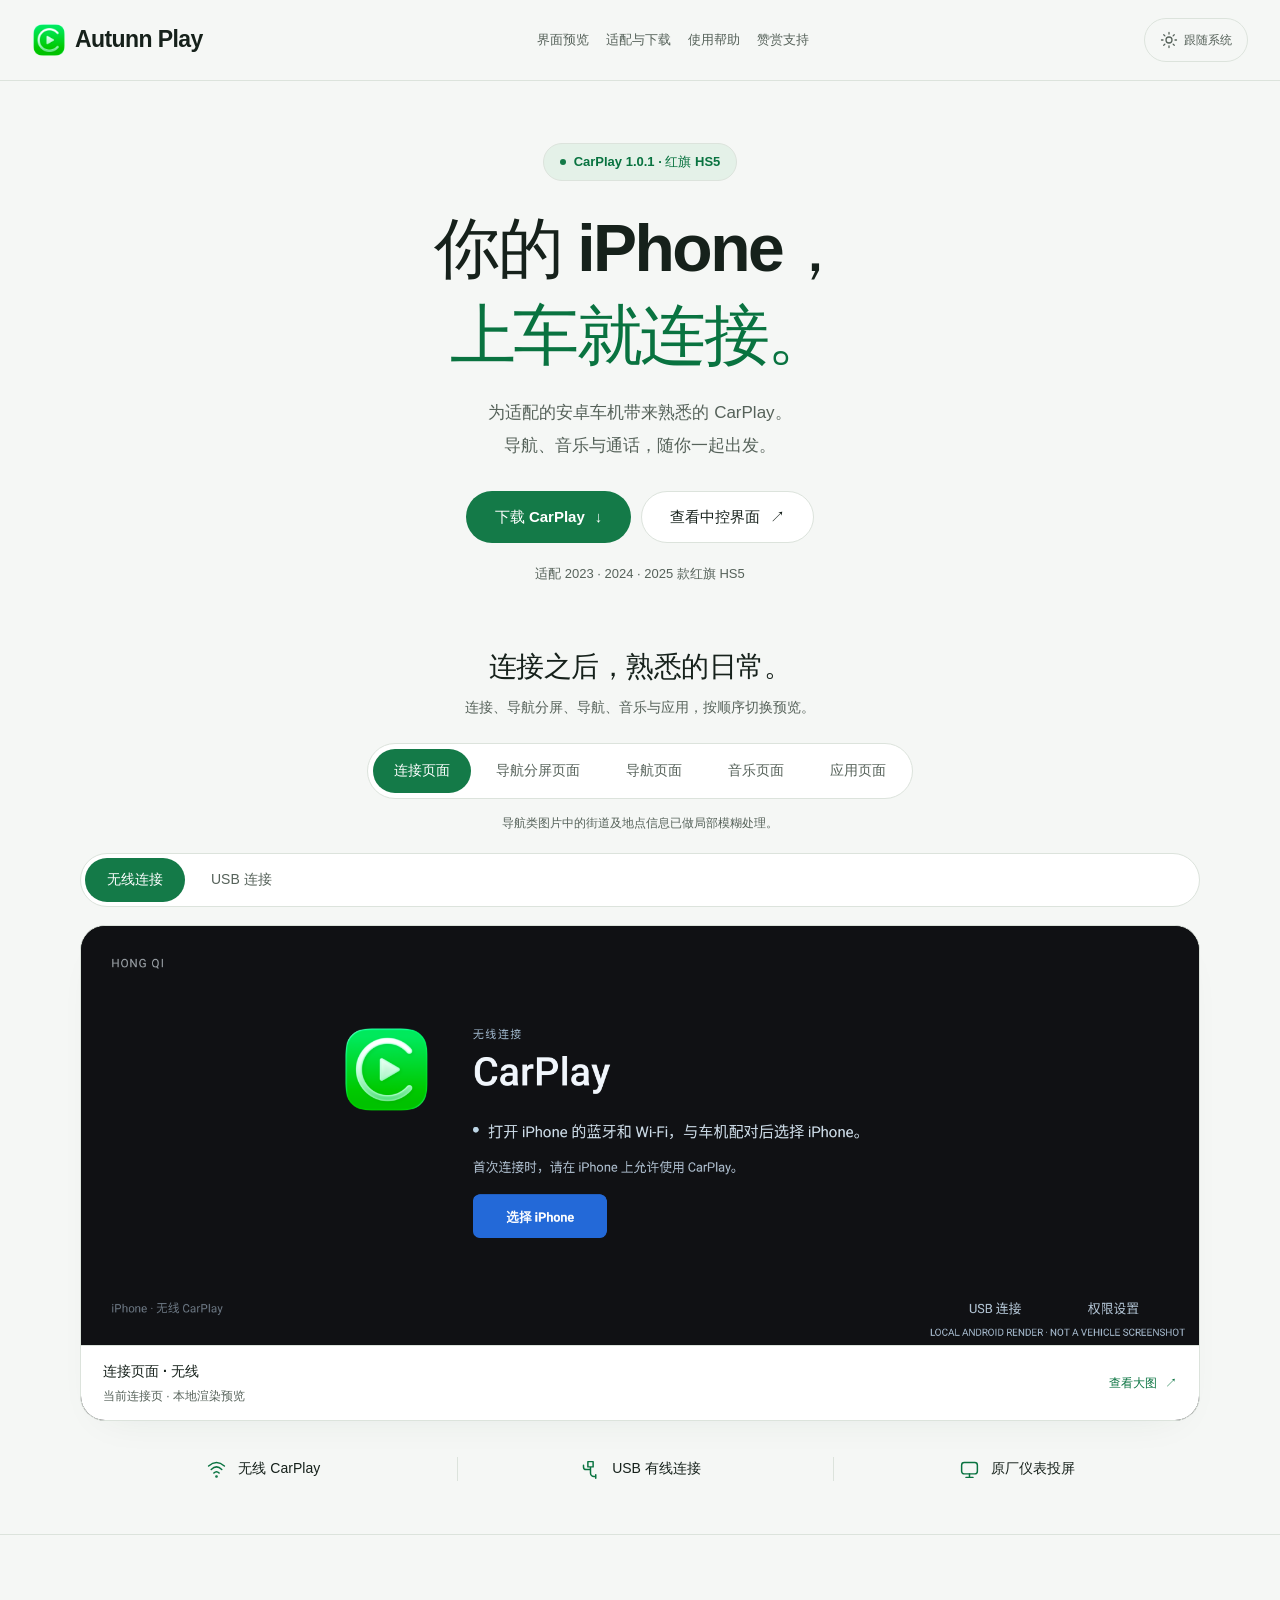
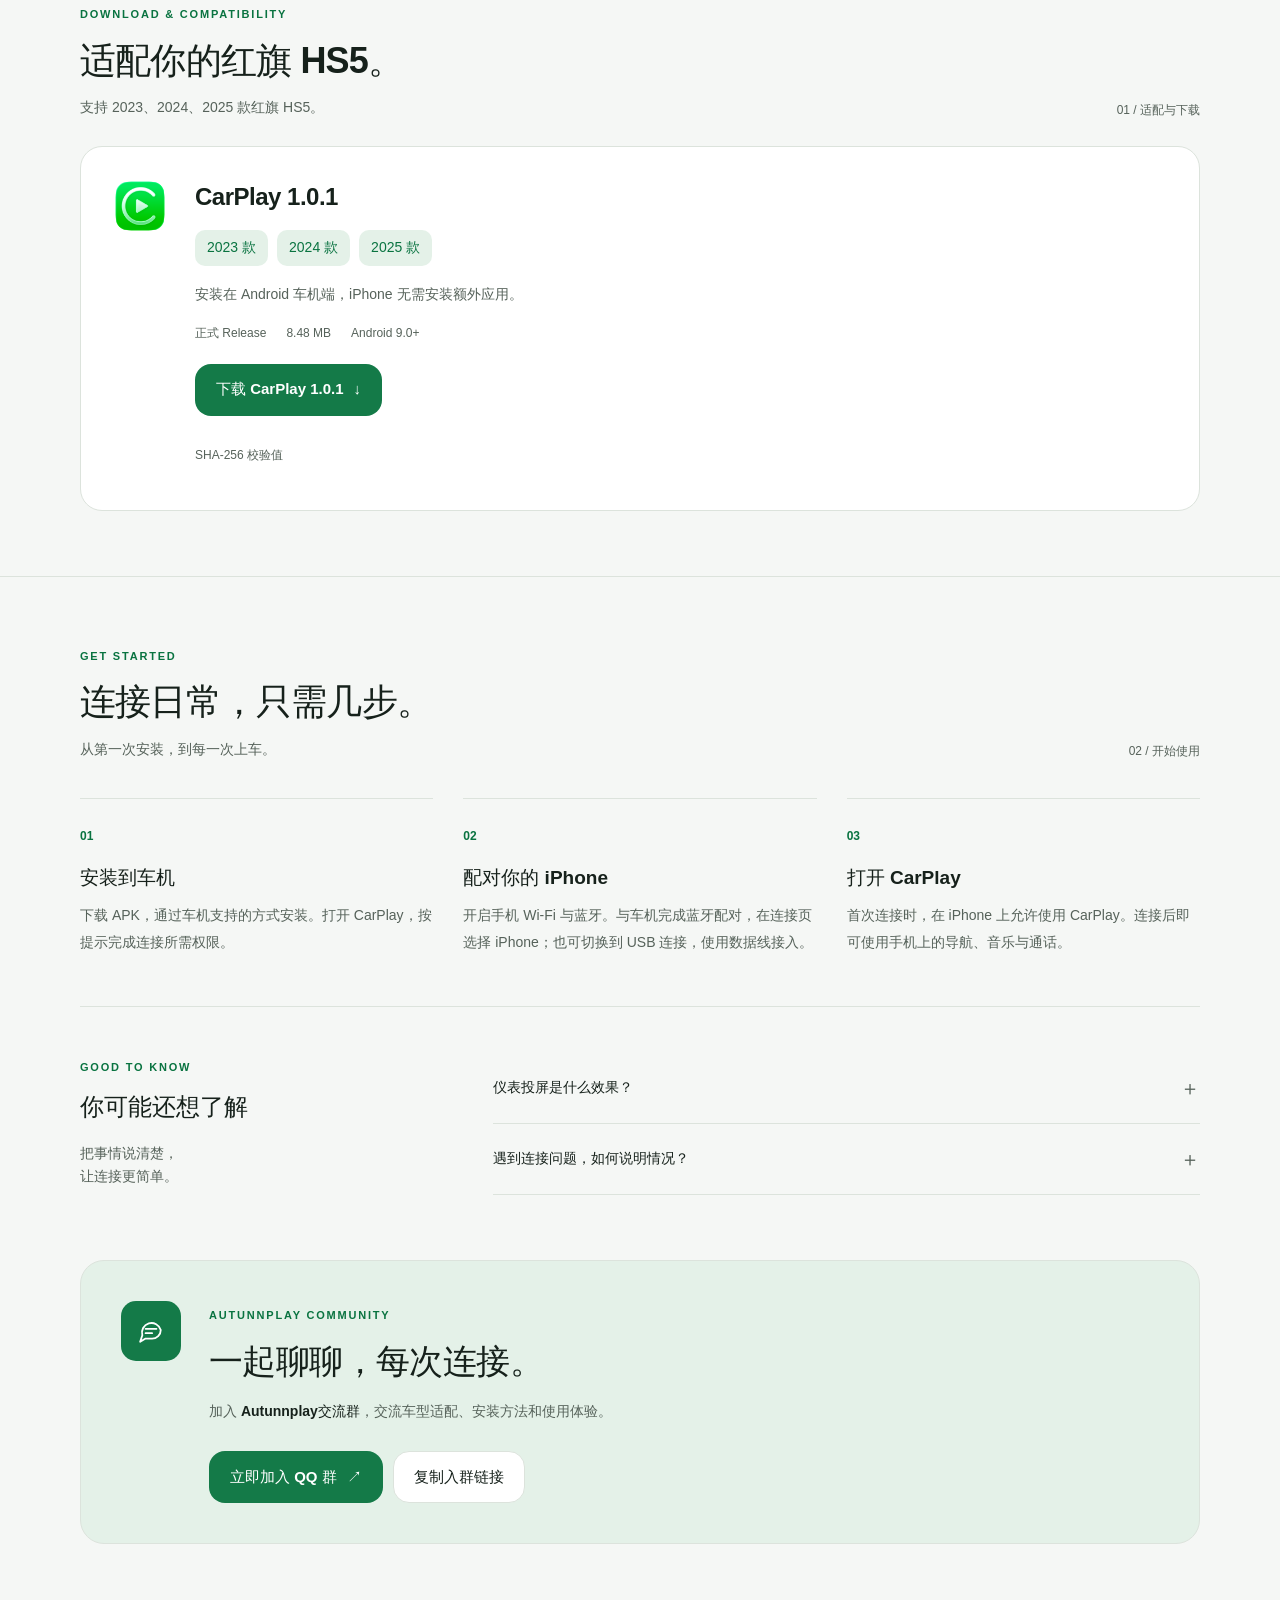
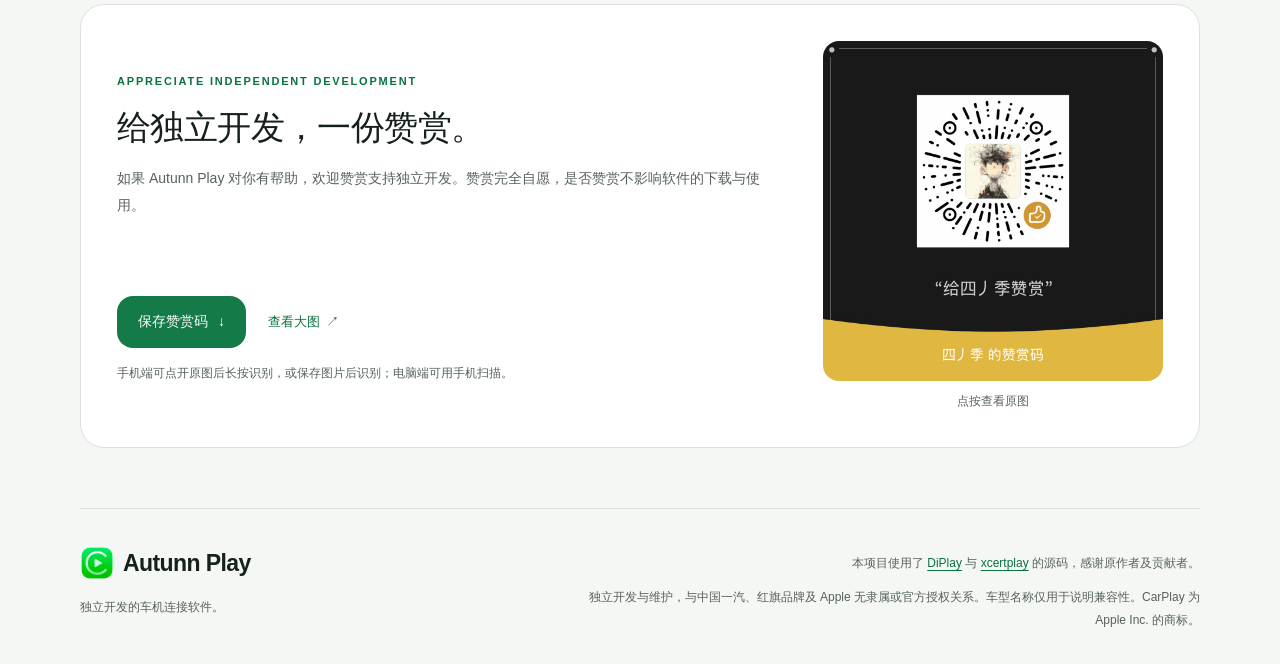
==== site/index.html @ 27964d16 "Add direct APK download and voluntary appreciation code" ====
<!doctype html>
<html lang="zh-CN" data-theme="dark">
<head>
<meta charset="utf-8"><meta name="viewport" content="width=device-width, initial-scale=1, viewport-fit=cover">
<meta name="theme-color" content="#101113"><meta name="description" content="Autunn Play，独立开发的车机连接软件。下载 CarPlay，查看连接、导航、音乐与应用界面及安装说明，适配 2023、2024、2025 款红旗 HS5。">
<title>Autunn Play</title><link rel="icon" href="./assets/app-icon.png"><script src="./assets/theme.js"></script><link rel="stylesheet" href="./assets/site.css?v=20261103-download"><script src="./assets/site.js?v=autunn-20261103-download" defer></script>
</head>
<body>
<a class="skip-link" href="#main">跳转到主要内容</a>
<header class="site-header"><div class="header-inner">
<a class="brand" href="#" aria-label="Autunn Play 首页"><span class="brand-mark"></span><span>Autunn Play</span></a>
<nav class="main-nav" aria-label="主导航"><a href="#experience">界面预览</a><a href="#install">适配与下载</a><a href="#help">使用帮助</a><a href="#support">赞赏支持</a></nav>
<div class="header-actions"><button class="theme-toggle" id="theme-toggle" type="button" aria-label="切换外观主题"><svg class="icon" viewBox="0 0 24 24" aria-hidden="true"><circle cx="12" cy="12" r="4"/><path d="M12 2v2m0 16v2M2 12h2m16 0h2M5 5l1.5 1.5m11 11L19 19M5 19l1.5-1.5m11-11L19 5"/></svg><span id="theme-label">深色</span></button></div>
</div></header>
<main id="main">
<section class="hero container" aria-labelledby="hero-title">
<div class="eyebrow-pill"><span class="status-dot"></span>CarPlay 1.0.1 · 红旗 HS5</div>
<h1 id="hero-title">你的 iPhone，<br><span>上车就连接。</span></h1>
<p class="hero-copy">为适配的安卓车机带来熟悉的 CarPlay。<br>导航、音乐与通话，随你一起出发。</p>
<div class="hero-actions"><a class="button primary" href="#install">下载 CarPlay <span aria-hidden="true">↓</span></a><a class="button secondary" href="#experience">查看中控界面 <span aria-hidden="true">↗</span></a></div>
<div class="hero-meta"><span>适配 2023 · 2024 · 2025 款红旗 HS5</span></div>
<div class="product-stage" id="experience">
<div class="preview-heading"><h2>连接之后，熟悉的日常。</h2><p>连接、导航分屏、导航、音乐与应用，按顺序切换预览。</p></div>
<div class="showcase-tabs" role="group" aria-label="选择中控页面"><button type="button" data-gallery="connection" aria-pressed="true" aria-controls="gallery-connection">连接页面</button><button type="button" data-gallery="dashboard" aria-pressed="false" aria-controls="gallery-dashboard">导航分屏页面</button><button type="button" data-gallery="navigation" aria-pressed="false" aria-controls="gallery-navigation">导航页面</button><button type="button" data-gallery="music" aria-pressed="false" aria-controls="gallery-music">音乐页面</button><button type="button" data-gallery="apps" aria-pressed="false" aria-controls="gallery-apps">应用页面</button></div>
<p class="gallery-note">导航类图片中的街道及地点信息已做局部模糊处理。</p>
<div class="gallery-panels">
<section id="gallery-connection" data-gallery-panel="connection" aria-label="连接页面">
<div class="preview-tabs" role="group" aria-label="选择连接方式"><button type="button" data-preview="wireless" aria-pressed="true" aria-controls="preview-wireless">无线连接</button><button type="button" data-preview="usb" aria-pressed="false" aria-controls="preview-usb">USB 连接</button></div>
<figure class="preview-frame" id="preview-wireless" data-preview-panel="wireless"><a class="preview-image-link" href="./assets/carplay-wireless.png" target="_blank" rel="noopener" aria-label="查看无线连接页面大图"><img src="./assets/carplay-wireless.png" width="1920" height="720" alt="当前 CarPlay 无线连接页，显示选择 iPhone 的连接引导。本地渲染预览。" fetchpriority="high"></a><figcaption class="preview-caption"><span><b>连接页面 · 无线</b><small>当前连接页 · 本地渲染预览</small></span><a href="./assets/carplay-wireless.png" target="_blank" rel="noopener">查看大图 <span aria-hidden="true">↗</span></a></figcaption></figure>
<figure class="preview-frame" id="preview-usb" data-preview-panel="usb" hidden><a class="preview-image-link" href="./assets/carplay-usb.png" target="_blank" rel="noopener" aria-label="查看 USB 连接页面大图"><img src="./assets/carplay-usb.png" width="1920" height="720" alt="当前 CarPlay USB 连接页，显示数据线连接 iPhone 的引导。本地渲染预览。" loading="lazy"></a><figcaption class="preview-caption"><span><b>连接页面 · USB</b><small>当前连接页 · 本地渲染预览</small></span><a href="./assets/carplay-usb.png" target="_blank" rel="noopener">查看大图 <span aria-hidden="true">↗</span></a></figcaption></figure>
</section>
<figure class="preview-frame" id="gallery-dashboard" data-gallery-panel="dashboard" hidden><a class="preview-image-link" href="./assets/carplay-dashboard.png" target="_blank" rel="noopener" aria-label="查看导航分屏页面大图"><img src="./assets/carplay-dashboard.png" width="1860" height="846" alt="普通 CarPlay 导航分屏页面，地图与音乐同屏显示；街道、地点和目的地信息已做局部模糊处理。" loading="lazy"></a><figcaption class="preview-caption"><span><b>导航分屏页面</b><small>街道及地点信息已做局部模糊处理</small></span><a href="./assets/carplay-dashboard.png" target="_blank" rel="noopener">查看大图 <span aria-hidden="true">↗</span></a></figcaption></figure>
<figure class="preview-frame" id="gallery-navigation" data-gallery-panel="navigation" hidden><a class="preview-image-link" href="./assets/carplay-navigation.png" target="_blank" rel="noopener" aria-label="查看导航页面大图"><img src="./assets/carplay-navigation.png" width="1860" height="846" alt="普通 CarPlay 导航页面；街道及地点信息已做局部模糊处理，保留道路和地图布局。" loading="lazy"></a><figcaption class="preview-caption"><span><b>导航页面</b><small>街道及地点信息已做局部模糊处理</small></span><a href="./assets/carplay-navigation.png" target="_blank" rel="noopener">查看大图 <span aria-hidden="true">↗</span></a></figcaption></figure>
<figure class="preview-frame" id="gallery-music" data-gallery-panel="music" hidden><a class="preview-image-link" href="./assets/carplay-connected.png" target="_blank" rel="noopener" aria-label="查看音乐页面大图"><img src="./assets/carplay-connected.png" width="2376" height="1080" alt="普通 CarPlay 音乐播放页面，显示专辑封面、歌曲和播放控制。ADB 手机台架截图。" loading="lazy"></a><figcaption class="preview-caption"><span><b>音乐页面</b><small>普通 CarPlay · ADB 台架截图</small></span><a href="./assets/carplay-connected.png" target="_blank" rel="noopener">查看大图 <span aria-hidden="true">↗</span></a></figcaption></figure>
<figure class="preview-frame" id="gallery-apps" data-gallery-panel="apps" hidden><a class="preview-image-link" href="./assets/carplay-apps.png" target="_blank" rel="noopener" aria-label="查看应用页面大图"><img src="./assets/carplay-apps.png" width="638" height="384" alt="普通 CarPlay 应用页面，整页展示应用图标。Apple 官方界面示例。" loading="lazy"></a><figcaption class="preview-caption"><span><b>应用页面</b><small><a class="image-source" href="https://support.apple.com/guide/iphone/ipha5936fe07/18.0/ios/18.0" target="_blank" rel="noopener noreferrer">Apple 官方普通 CarPlay 界面示例</a></small></span><a href="./assets/carplay-apps.png" target="_blank" rel="noopener">查看大图 <span aria-hidden="true">↗</span></a></figcaption></figure>
</div>
</div>
<div class="feature-strip"><div><svg class="icon" viewBox="0 0 24 24" aria-hidden="true"><path d="M3 8q9-8 18 0M6 12q6-6 12 0m-9 4q3-3 6 0"/><circle cx="12" cy="20" r=".7"/></svg><span>无线 CarPlay</span></div><div><svg class="icon" viewBox="0 0 24 24" aria-hidden="true"><path d="M9 3h6v6H9zM12 9v7a4 4 0 0 0 4 4h2M12 12H7a3 3 0 0 1-3-3V7M18 18v4"/></svg><span>USB 有线连接</span></div><div><svg class="icon" viewBox="0 0 24 24" aria-hidden="true"><rect x="3" y="4" width="18" height="13" rx="3"/><path d="M8 21h8m-4-4v4"/></svg><span>原厂仪表投屏</span></div></div>
</section>
<section class="install-section" id="install" aria-labelledby="install-title"><div class="container">
<div class="section-heading"><div><span class="eyebrow">DOWNLOAD &amp; COMPATIBILITY</span><h2 id="install-title">适配你的红旗 HS5。</h2><p>支持 2023、2024、2025 款红旗 HS5。</p></div><span class="section-number" aria-hidden="true">01 / 适配与下载</span></div>
<div class="compatibility-card"><img class="app-icon" src="./assets/app-icon.png" width="60" height="60" alt=""><div class="compatibility-copy"><h3>CarPlay 1.0.1</h3><div class="model-years" aria-label="适配年款"><span>2023 款</span><span>2024 款</span><span>2025 款</span></div><p>安装在 Android 车机端，iPhone 无需安装额外应用。</p><div class="install-meta"><span>正式 Release</span><span>8.48 MB</span><span>Android 9.0+</span></div><div class="install-download-actions"><a class="button primary" id="app-download" href="./downloads/CarPlay-1.0.1-HS5-release.apk" download="CarPlay-1.0.1-HS5-release.apk">下载 CarPlay 1.0.1 <span aria-hidden="true">↓</span></a></div><details class="download-checksum"><summary>SHA-256 校验值</summary><code>95f59353f559ab57ea929a1f15ddef7492d4c9962fa80bd93791e3ed43fca292</code></details></div></div>
</div></section>
<section class="help-section container" id="help" aria-labelledby="help-title"><div class="section-heading"><div><span class="eyebrow">GET STARTED</span><h2 id="help-title">连接日常，只需几步。</h2><p>从第一次安装，到每一次上车。</p></div><span class="section-number" aria-hidden="true">02 / 开始使用</span></div>
<div class="steps-grid"><article><span class="step-number">01</span><h3>安装到车机</h3><p>下载 APK，通过车机支持的方式安装。打开 CarPlay，按提示完成连接所需权限。</p></article><article><span class="step-number">02</span><h3>配对你的 iPhone</h3><p>开启手机 Wi-Fi 与蓝牙。与车机完成蓝牙配对，在连接页选择 iPhone；也可切换到 USB 连接，使用数据线接入。</p></article><article><span class="step-number">03</span><h3>打开 CarPlay</h3><p>首次连接时，在 iPhone 上允许使用 CarPlay。连接后即可使用手机上的导航、音乐与通话。</p></article></div>
<div class="faq-layout"><div><span class="eyebrow">GOOD TO KNOW</span><h3>你可能还想了解</h3><p>把事情说清楚，<br>让连接更简单。</p></div><div class="faq-list">
<details><summary>仪表投屏是什么效果？<span aria-hidden="true">＋</span></summary><p>普通 CarPlay 仪表投屏保留红旗 HS5 原厂仪表框架，显示全屏地图；车速、挡位、水温和油量等原厂信息仍由原厂仪表显示。</p></details>
<details><summary>遇到连接问题，如何说明情况？<span aria-hidden="true">＋</span></summary><p>记录车机年款、iPhone 型号、iOS 版本以及无线或 USB 连接方式，在下方交流区提供这些信息，方便一起排查。</p></details>
</div></div></section>
<section class="community-section container" id="community" aria-labelledby="community-title"><div class="community-card"><div class="community-icon" aria-hidden="true"><svg class="icon" viewBox="0 0 24 24"><path d="M21 11a8 8 0 0 1-8 8H7l-5 3 2-6a8 8 0 1 1 17-5Z"/><path d="M7 10h10m-10 4h6"/></svg></div><div class="community-copy"><span class="eyebrow">AUTUNNPLAY COMMUNITY</span><h2 id="community-title">一起聊聊，每次连接。</h2><p>加入 <strong>Autunnplay交流群</strong>，交流车型适配、安装方法和使用体验。</p><div class="community-actions"><a class="button primary" href="https://qm.qq.com/q/5XZu4U8flY" target="_blank" rel="noopener noreferrer" aria-label="加入 Autunnplay交流群">立即加入 QQ 群 <span aria-hidden="true">↗</span></a><button class="button secondary" type="button" id="copy-group-link">复制入群链接</button></div></div></div></section>
<section class="support-section container" id="support" aria-labelledby="support-title"><div class="support-card appreciation-card"><div class="support-heading"><span class="eyebrow">APPRECIATE INDEPENDENT DEVELOPMENT</span><h2 id="support-title">给独立开发，一份赞赏。</h2><p>如果 Autunn Play 对你有帮助，欢迎赞赏支持独立开发。赞赏完全自愿，是否赞赏不影响软件的下载与使用。</p></div><figure class="appreciation-code"><a href="./assets/appreciation-code.jpg" target="_blank" rel="noopener" aria-label="查看四丿季赞赏码原图"><img src="./assets/appreciation-code.jpg" width="1152" height="1152" alt="四丿季的赞赏码" loading="lazy"></a><figcaption>点按查看原图</figcaption></figure><div class="appreciation-actions"><div class="support-actions"><a class="button primary" href="./assets/appreciation-code.jpg" download="四丿季-赞赏码.jpg">保存赞赏码 <span aria-hidden="true">↓</span></a><a class="support-secondary" href="./assets/appreciation-code.jpg" target="_blank" rel="noopener">查看大图 <span aria-hidden="true">↗</span></a></div><p class="support-note">手机端可点开原图后长按识别，或保存图片后识别；电脑端可用手机扫描。</p></div></div></section>
</main>
<footer class="site-footer container"><div><a class="brand" href="#"><span class="brand-mark"></span><span>Autunn Play</span></a><p>独立开发的车机连接软件。</p></div><div class="footer-right"><p class="source-credit">本项目使用了 <a href="https://github.com/shihabal3amri/DiPlay" target="_blank" rel="noopener noreferrer">DiPlay</a> 与 <a href="https://github.com/shilapi/xcertplay" target="_blank" rel="noopener noreferrer">xcertplay</a> 的源码，感谢原作者及贡献者。</p><p>独立开发与维护，与中国一汽、红旗品牌及 Apple 无隶属或官方授权关系。车型名称仅用于说明兼容性。CarPlay 为 Apple Inc. 的商标。</p></div></footer>
<nav class="mobile-dock" aria-label="手机快捷导航"><a href="#experience"><svg class="icon" viewBox="0 0 24 24" aria-hidden="true"><rect x="3" y="4" width="18" height="13" rx="3"/><path d="M8 21h8m-4-4v4"/></svg><span>界面预览</span></a><a href="#install"><svg class="icon" viewBox="0 0 24 24" aria-hidden="true"><path d="M12 3v12m-4-4 4 4 4-4M4 16v4h16v-4"/></svg><span>适配与下载</span></a><a class="dock-help" href="#help"><svg class="icon" viewBox="0 0 24 24" aria-hidden="true"><path d="M21 11a8 8 0 0 1-8 8H7l-5 3 2-6a8 8 0 1 1 17-5Z"/><path d="M7 10h10m-10 4h6"/></svg><span>使用帮助</span></a></nav>
<div class="toast" id="toast" role="status" hidden></div>
</body></html>
---- site/assets/site.css ----
:root{color-scheme:dark;--bg:#101113;--surface:#1a1d20;--border:#30353a;--text:#f5f7f8;--muted:#aeb7bf;--accent:#75ecaa;--accent-ink:#75ecaa;--action:#75ecaa;--selected:#192d23;--on-accent:#10241b;--header:rgba(16,17,19,.94);--shadow:rgba(0,0,0,.25);font-family:-apple-system,BlinkMacSystemFont,"Segoe UI","PingFang SC","Hiragino Sans GB","Microsoft YaHei",sans-serif;font-synthesis:none}
html[data-theme=light]{color-scheme:light;--bg:#f5f7f5;--surface:#fff;--border:#dce3dc;--text:#16211b;--muted:#56625a;--accent:#147a48;--accent-ink:#097340;--action:#147a48;--selected:#e4f1e8;--on-accent:#fff;--header:rgba(245,247,245,.94);--shadow:rgba(26,61,39,.1)}
*{box-sizing:border-box}
html{scroll-behavior:smooth;scroll-padding-top:84px}
body{margin:0;padding-bottom:calc(88px + env(safe-area-inset-bottom,0px));background:var(--bg);color:var(--text);font-size:15px;line-height:1.7}
button,a{-webkit-tap-highlight-color:transparent;touch-action:manipulation}
button{font:inherit;color:inherit;cursor:pointer;border:0}
a{color:inherit;text-decoration:none}
button:disabled{cursor:default;opacity:.5}
a:focus-visible,button:focus-visible,summary:focus-visible{outline:3px solid var(--accent);outline-offset:4px}
[hidden]{display:none!important}
h1,h2,h3,p,figure{margin:0}
.container{width:min(1120px,calc(100% - 40px));margin-inline:auto}
.icon{width:22px;height:22px;fill:none;stroke:currentColor;stroke-width:1.7;stroke-linecap:round;stroke-linejoin:round;flex-shrink:0}
.brand-mark{display:inline-block;width:30px;height:30px;background:center/contain no-repeat url("app-icon.png");flex-shrink:0}
.brand{display:flex;align-items:center;gap:9px;font-size:19px;font-weight:750;letter-spacing:-.6px;min-height:44px;white-space:nowrap}
.skip-link{position:fixed;top:-100px;left:20px;z-index:50;background:var(--accent);color:var(--on-accent);padding:12px;border-radius:12px}
.skip-link:focus{top:15px}
.site-header{position:sticky;top:0;background:var(--header);backdrop-filter:blur(18px);z-index:20;border-bottom:1px solid var(--border);padding-top:env(safe-area-inset-top,0px)}
.header-inner{width:min(1240px,calc(100% - 40px));margin:auto;min-height:68px;display:flex;align-items:center;justify-content:space-between;gap:12px}
.main-nav{display:none}
.header-actions{display:flex;align-items:center;gap:12px}
.theme-toggle{display:flex;align-items:center;gap:6px;border:1px solid var(--border);border-radius:30px;padding:8px 10px;background:transparent;color:var(--muted);font-size:12px;min-height:44px;white-space:nowrap}
.theme-toggle .icon{width:18px;height:18px}
.button{display:inline-flex;align-items:center;justify-content:center;gap:10px;min-height:52px;padding:12px 20px;border-radius:16px;border:1px solid transparent;font-size:15px;font-weight:650;line-height:1.5;transition:background .2s,transform .2s}
.button.primary{background:var(--action);color:var(--on-accent)}
.button.secondary{background:var(--surface);border-color:var(--border);color:var(--text)}
.button.small{min-height:44px;padding:9px 18px;font-size:13px;border-radius:999px}

.hero{text-align:center;padding-top:36px}
.eyebrow-pill{display:inline-flex;align-items:center;gap:8px;padding:6px 12px;background:var(--selected);color:var(--accent-ink);border:1px solid var(--border);border-radius:999px;font-size:12px;font-weight:550}
.status-dot{width:6px;height:6px;border-radius:50%;background:var(--accent)}
h1{font-size:clamp(36px,10.5vw,48px);line-height:1.32;letter-spacing:-1.6px;font-weight:750;margin:23px 0 18px}
h1 span{color:var(--accent-ink)}
.hero-copy{color:var(--muted);font-size:14px;line-height:1.9}
.hero-actions{display:flex;flex-direction:column;justify-content:center;gap:10px;margin:25px auto 20px;max-width:370px}
.hero-meta{display:flex;flex-wrap:wrap;align-items:center;justify-content:center;gap:8px;font-size:12px;color:var(--muted)}
.hero-meta i{width:3px;height:3px;border-radius:50%;background:var(--muted)}
.product-stage{margin-top:42px}
.preview-heading h2{font-size:23px;letter-spacing:-.5px;font-weight:650}
.preview-heading p{color:var(--muted);font-size:13px;margin-top:5px}
.preview-tabs{display:flex;padding:4px;max-width:100%;margin:20px 0 16px;border:1px solid var(--border);border-radius:999px;background:var(--surface);gap:4px}
.preview-tabs button{min-height:44px;padding:9px 22px;border-radius:999px;background:transparent;color:var(--muted);font-size:14px}
.preview-tabs button[aria-pressed=true]{background:var(--action);color:var(--on-accent);font-weight:650}
.preview-frame{overflow:hidden;border:1px solid var(--border);border-radius:19px;background:#101113;box-shadow:0 16px 40px -25px var(--shadow);text-align:left}
.preview-image-link{display:block;cursor:zoom-in}
.preview-image-link img{display:block;width:100%;height:auto}
.preview-caption{display:flex;align-items:center;justify-content:space-between;gap:8px;flex-wrap:wrap;padding:10px 15px;background:var(--surface);border-top:1px solid var(--border)}
.preview-caption b{display:block;font-size:14px}
.preview-caption small{display:block;font-size:12px;color:var(--muted);margin-top:2px}
.preview-caption>a{display:inline-flex;align-items:center;gap:8px;min-height:44px;font-size:12px;color:var(--accent-ink)}
.feature-strip{display:grid;grid-template-columns:repeat(3,minmax(0,1fr));gap:10px;padding:28px 0 38px}
.feature-strip>div{display:flex;flex-direction:column;align-items:center;justify-content:center;gap:8px;font-size:12px}
.feature-strip .icon{color:var(--accent-ink);width:21px;height:21px}

.section-heading{display:flex;align-items:flex-end;justify-content:space-between;gap:20px}
.eyebrow{font-size:11px;letter-spacing:1.8px;font-weight:650;color:var(--accent-ink)}
.section-heading h2{font-size:28px;letter-spacing:-.8px;font-weight:650;line-height:1.4;margin:10px 0}
.section-heading p{font-size:14px;color:var(--muted)}
.section-number{display:none;font-size:12px;color:var(--muted);white-space:nowrap}

.app-icon{width:54px;height:54px;object-fit:contain;border-radius:12px}

.help-section{padding:46px 0}
.steps-grid{display:grid;grid-template-columns:minmax(0,1fr);gap:23px;margin:29px 0 38px}
.steps-grid article{display:grid;grid-template-columns:28px minmax(0,1fr);column-gap:14px;border-top:1px solid var(--border);padding-top:20px}
.step-number{grid-row:span 2;color:var(--accent-ink);font-size:12px;font-weight:650;padding-top:5px}
.steps-grid h3{margin-bottom:8px;font-size:19px;font-weight:600}
.steps-grid p{font-size:14px;color:var(--muted);line-height:1.9}
.faq-layout{display:grid;grid-template-columns:minmax(0,1fr);gap:20px;border-top:1px solid var(--border);padding-top:32px}
.faq-layout h3{font-size:24px;font-weight:600;margin-top:8px}
.faq-layout>div>p{display:none}
.faq-list details{border-bottom:1px solid var(--border)}
.faq-list summary{display:flex;align-items:center;justify-content:space-between;gap:14px;cursor:pointer;list-style:none;font-size:14px;font-weight:550;padding:18px 0;min-height:56px}
.faq-list summary::-webkit-details-marker{display:none}
.faq-list summary span{font-size:20px;font-weight:400;color:var(--muted);flex-shrink:0}
.faq-list details[open] summary span{transform:rotate(45deg)}
.faq-list p{font-size:14px;color:var(--muted);line-height:1.9;padding-bottom:21px}
.community-section{margin-bottom:44px}
.community-card{padding:25px;border:1px solid var(--border);border-radius:24px;background:var(--selected)}
.community-icon{display:grid;place-items:center;width:48px;height:48px;background:var(--action);border-radius:15px;color:var(--on-accent);margin-bottom:20px}
.community-icon .icon{width:26px;height:26px}
.community-copy h2{font-size:27px;letter-spacing:-.6px;line-height:1.45;margin:10px 0 12px;font-weight:650}
.community-copy p{font-size:14px;color:var(--muted);line-height:1.9}
.community-copy strong{color:var(--text);font-weight:600}
.community-actions{display:flex;flex-direction:column;gap:10px;margin-top:23px}
.site-footer{display:flex;flex-direction:column;border-top:1px solid var(--border);padding-top:27px;padding-bottom:24px;gap:22px}
.site-footer p{color:var(--muted);font-size:12px;margin-top:11px;line-height:1.9;max-width:620px}
.footer-right nav{display:flex;flex-wrap:wrap;gap:4px 20px;font-size:13px}
.footer-right nav a{display:flex;align-items:center;min-height:44px}
.mobile-dock{position:fixed;bottom:0;left:0;right:0;z-index:25;display:grid;grid-template-columns:1fr 1fr 1.2fr;gap:6px;padding:8px 16px calc(8px + env(safe-area-inset-bottom,0px));background:var(--header);border-top:1px solid var(--border);backdrop-filter:blur(20px)}
.mobile-dock a{display:flex;flex-direction:column;align-items:center;justify-content:center;gap:3px;min-height:52px;border-radius:14px;font-size:12px;line-height:1.5;color:var(--muted)}
.mobile-dock .icon{width:20px;height:20px}
.mobile-dock .dock-help{background:var(--selected);color:var(--accent-ink);font-weight:650}

.toast{position:fixed;bottom:calc(88px + env(safe-area-inset-bottom,0px));left:50%;transform:translateX(-50%);padding:12px 19px;max-width:calc(100% - 32px);width:max-content;background:var(--text);color:var(--bg);border-radius:15px;font-size:13px;box-shadow:0 10px 35px var(--shadow);z-index:40}
@media(min-width:600px){.container,.header-inner{width:min(1120px,calc(100% - 64px))}.hero-actions{flex-direction:row;max-width:none}.community-actions{flex-direction:row;flex-wrap:wrap}.preview-caption{padding:14px 22px}.hero-meta{gap:12px}.preview-heading h2{font-size:28px}}
@media(min-width:800px){body{padding-bottom:0}.mobile-dock{display:none}.header-inner{min-height:80px;gap:22px}.brand{font-size:23px}.brand-mark{width:34px;height:34px}.main-nav{display:flex;align-items:center;gap:22px;color:var(--muted);font-size:13px}.main-nav a{display:flex;align-items:center;min-height:44px}.hero{padding-top:62px}.eyebrow-pill{font-size:13px;padding:7px 16px}h1{font-size:66px;letter-spacing:-2.5px;margin-top:24px}.hero-copy{font-size:17px}.hero-actions{margin-top:29px}.hero-actions .button{padding-inline:28px;border-radius:999px}.hero-meta{font-size:13px}.product-stage{margin-top:58px}.preview-frame{border-radius:25px}.preview-tabs{margin:24px 0 20px}.preview-heading p{font-size:14px}.feature-strip{padding:36px 0 53px}.feature-strip>div{flex-direction:row;font-size:14px;gap:11px}.feature-strip>div+div{border-left:1px solid var(--border)}.section-heading h2{font-size:36px}.section-number{display:block}.help-section{padding:65px 0}.steps-grid{grid-template-columns:repeat(3,minmax(0,1fr));gap:30px;margin:37px 0 51px}.steps-grid article{display:block;padding-top:23px}.steps-grid h3{margin-top:14px}.faq-layout{grid-template-columns:1fr 2fr;gap:60px;padding-top:46px}.faq-layout>div>p{display:block;color:var(--muted);font-size:14px;margin-top:14px}.community-card{display:flex;gap:28px;padding:40px}.community-icon{width:60px;height:60px;flex-shrink:0;margin:0}.community-copy h2{font-size:34px}.community-section{margin-bottom:60px}.site-footer{flex-direction:row;justify-content:space-between;padding-top:32px;padding-bottom:32px;gap:50px}.footer-right{text-align:right;max-width:620px}.footer-right nav{justify-content:flex-end}.toast{bottom:25px}}
@media(min-width:1100px){.header-inner{width:min(1240px,calc(100% - 64px))}.main-nav{gap:30px}.theme-toggle{padding-inline:15px}.community-copy{flex:1}.community-actions{margin-top:26px}}
@media(hover:hover){.button:hover{transform:translateY(-2px)}}
@media(prefers-reduced-motion:reduce){html{scroll-behavior:auto}*,*::before,*::after{transition:none!important}}

.install-section{padding:44px 0;border-block:1px solid var(--border)}
.compatibility-card{padding:24px;margin-top:26px;background:var(--surface);border:1px solid var(--border);border-radius:22px}
.compatibility-copy{min-width:0}
.compatibility-copy h3{font-size:24px;letter-spacing:-.5px;line-height:1.5;margin-top:12px}
.model-years{display:flex;flex-wrap:wrap;gap:9px;margin:15px 0}
.model-years span{font-size:14px;color:var(--accent-ink);background:var(--selected);border-radius:10px;padding:6px 12px}
.compatibility-copy p{font-size:14px;line-height:1.9;color:var(--muted)}
.install-meta{display:flex;flex-wrap:wrap;gap:10px 20px;font-size:12px;color:var(--muted);margin:16px 0 20px}
.compatibility-copy .button{width:100%}
@media(min-width:600px){.compatibility-card{display:flex;gap:28px;padding:32px}.compatibility-card>.app-icon{flex-shrink:0}.compatibility-copy h3{margin-top:0}.compatibility-copy .button{width:auto}}
@media(min-width:800px){.install-section{padding:65px 0}}

.showcase-tabs{display:grid;grid-template-columns:repeat(2,minmax(0,1fr));gap:4px;padding:5px;margin:24px auto 14px;max-width:440px;border:1px solid var(--border);border-radius:20px;background:var(--surface)}
.showcase-tabs button{min-height:44px;padding:9px 12px;border-radius:14px;background:transparent;color:var(--muted);font-size:14px}
.showcase-tabs button[aria-pressed=true]{background:var(--action);color:var(--on-accent);font-weight:650}
.gallery-note{font-size:12px;line-height:1.8;color:var(--muted);margin-bottom:18px}
.gallery-panels{min-width:0}
#gallery-connection .preview-tabs{margin:0 0 18px}
@media(min-width:700px){.showcase-tabs{display:flex;justify-content:center;width:fit-content;max-width:none;border-radius:999px}.showcase-tabs button{padding-inline:21px;border-radius:999px}}

.support-section{margin-bottom:44px}
.support-card{padding:25px;border:1px solid var(--border);border-radius:24px;background:var(--surface)}
.support-heading h2{font-size:27px;font-weight:650;line-height:1.45;letter-spacing:-.6px;margin:10px 0 13px}
.support-heading p{font-size:14px;color:var(--muted);line-height:1.9}
.support-heading strong{color:var(--text);font-weight:600}

.support-actions{display:flex;flex-direction:column;align-items:stretch;gap:10px;margin-top:23px}
.support-actions .button{font-size:14px}
.support-secondary{display:inline-flex;align-items:center;justify-content:center;gap:6px;min-height:44px;font-size:13px;color:var(--accent-ink)}
.support-note{color:var(--muted);font-size:12px;line-height:1.9;margin-top:14px}
@media(min-width:600px){.support-card{padding:36px}.support-actions{flex-direction:row;align-items:center;gap:22px}}
@media(min-width:800px){.support-section{margin-bottom:60px}.support-heading h2{font-size:34px}.main-nav{gap:17px}}

.source-credit a{color:var(--accent-ink);text-decoration:underline;text-underline-offset:3px}

.install-download-actions{display:flex;flex-direction:column;gap:10px}
.download-checksum{margin-top:18px;color:var(--muted);font-size:12px}
.download-checksum summary{cursor:pointer;min-height:44px;display:flex;align-items:center}
.download-checksum code{display:block;padding:12px;background:var(--bg);border-radius:10px;overflow-wrap:anywhere;line-height:1.8}
.appreciation-card{display:grid;grid-template-areas:"copy" "code" "actions";gap:24px}
.appreciation-card .support-heading{grid-area:copy}
.appreciation-code{grid-area:code;width:min(100%,360px);justify-self:center}
.appreciation-code img{display:block;width:100%;height:auto;border-radius:16px}
.appreciation-code figcaption{font-size:12px;text-align:center;color:var(--muted);margin-top:10px}
.appreciation-actions{grid-area:actions;min-width:0}
.appreciation-actions .support-actions{margin-top:0}
@media(min-width:600px){.install-download-actions{flex-direction:row;align-items:center;gap:22px}}
@media(min-width:800px){.appreciation-card{grid-template-areas:"copy code" "actions code";grid-template-columns:minmax(0,1fr) minmax(240px,340px);column-gap:36px;align-items:center}}

.showcase-tabs button:last-child{grid-column:1/-1}

.image-source{text-decoration:underline;text-underline-offset:3px}
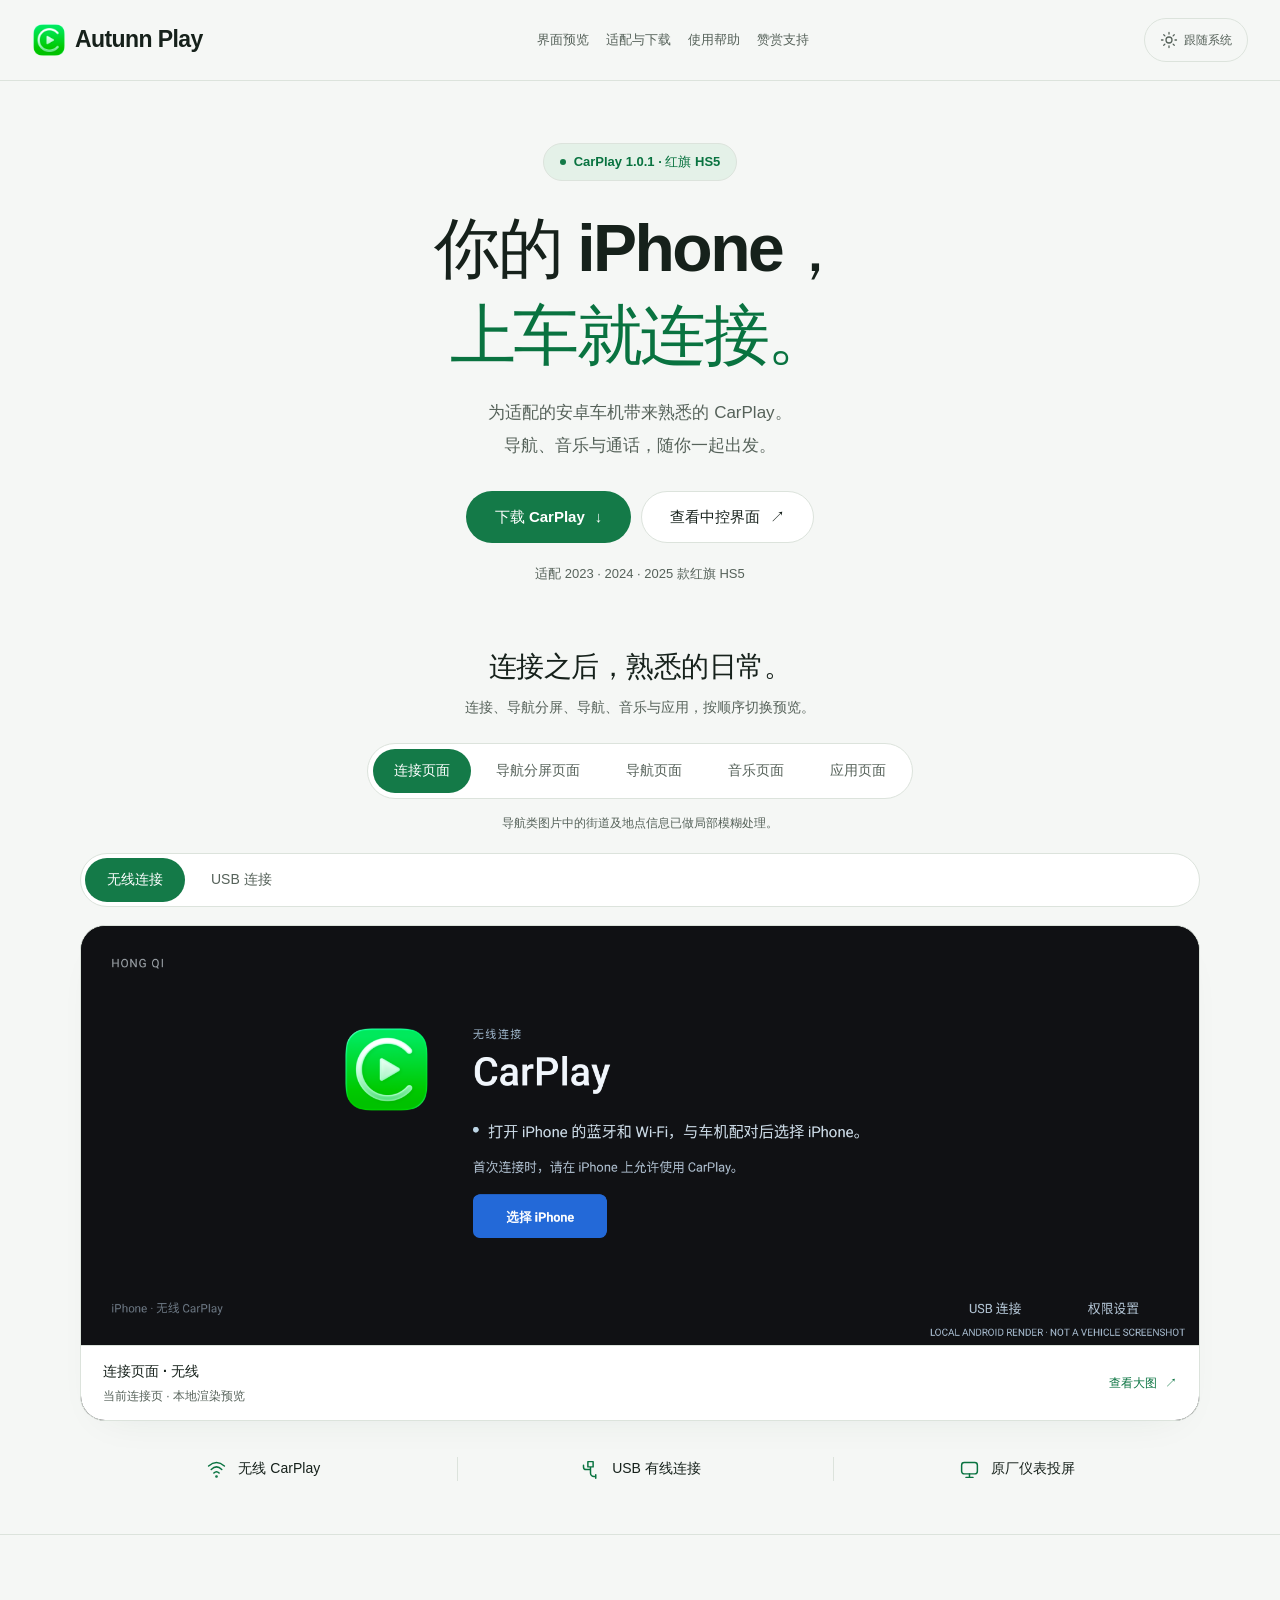
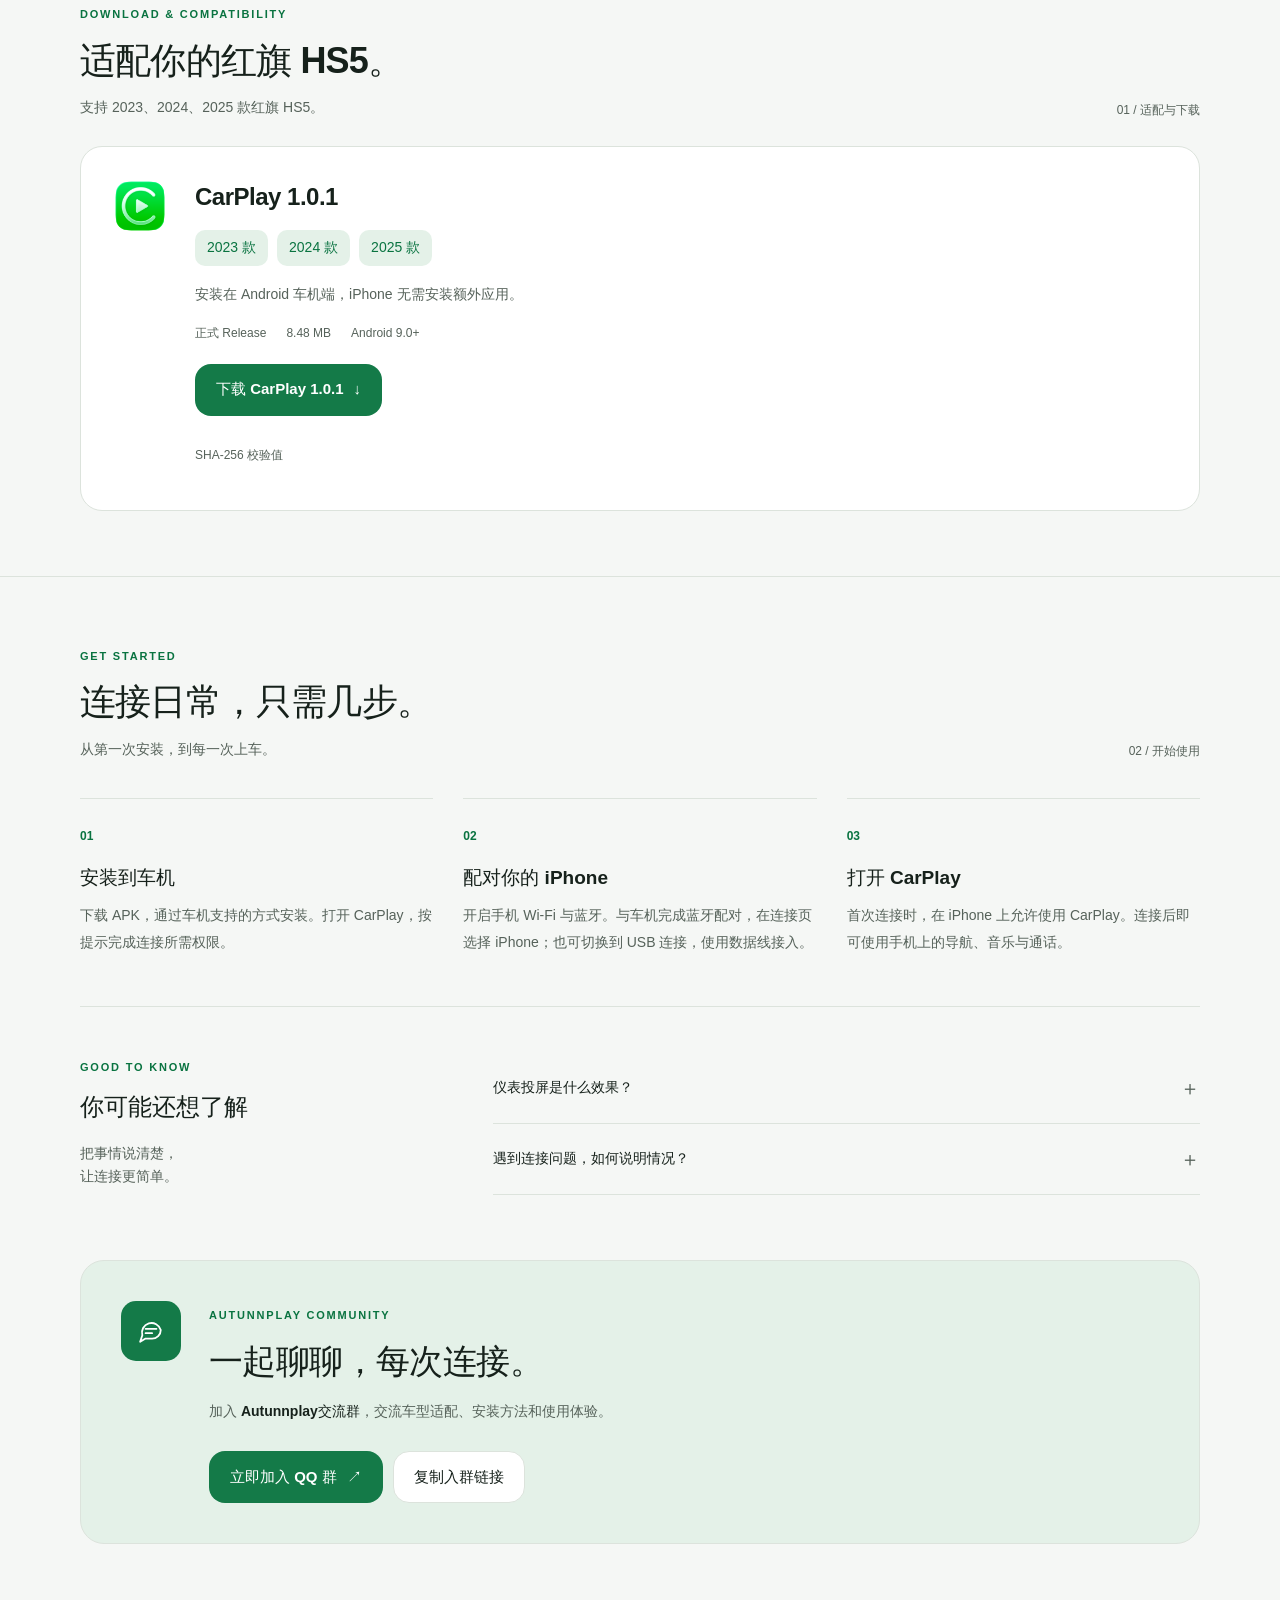
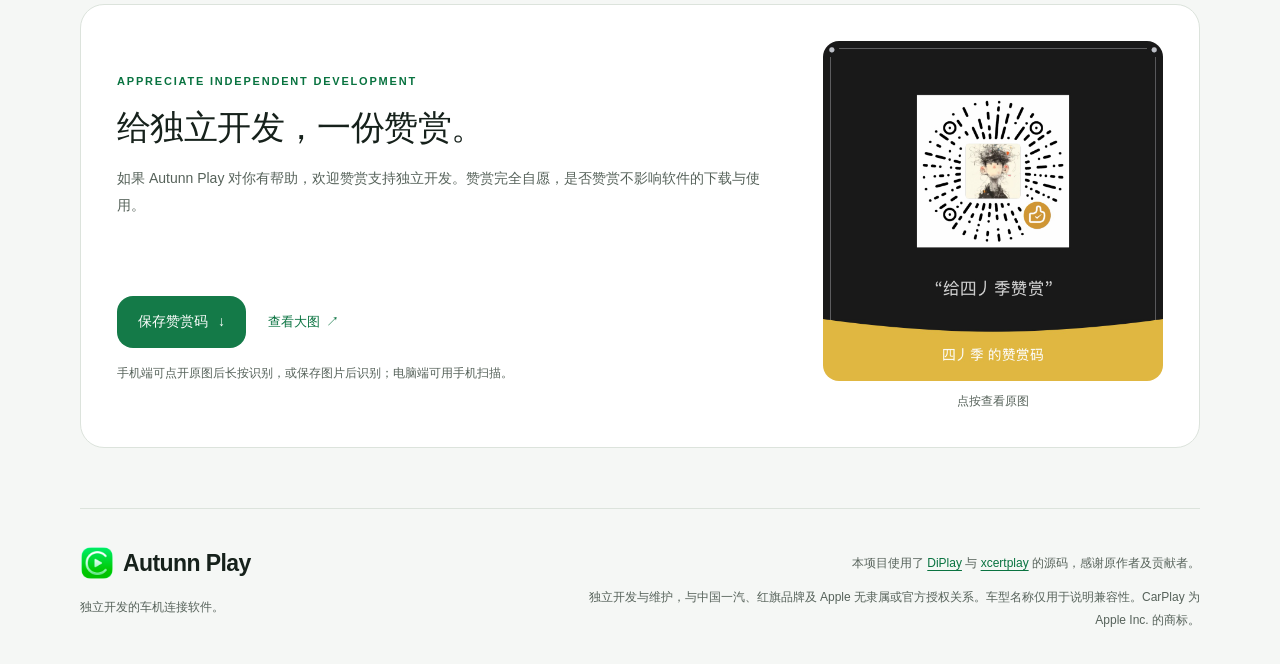
==== commit b5e5156a: "Update appreciation code with supplied image" ====
--- a/site/index.html
+++ b/site/index.html
@@ -3,7 +3,7 @@
 <head>
 <meta charset="utf-8"><meta name="viewport" content="width=device-width, initial-scale=1, viewport-fit=cover">
 <meta name="theme-color" content="#101113"><meta name="description" content="Autunn Play，独立开发的车机连接软件。下载 CarPlay，查看连接、导航、音乐与应用界面及安装说明，适配 2023、2024、2025 款红旗 HS5。">
-<title>Autunn Play</title><link rel="icon" href="./assets/app-icon.png"><script src="./assets/theme.js"></script><link rel="stylesheet" href="./assets/site.css?v=20261103-download"><script src="./assets/site.js?v=autunn-20261103-download" defer></script>
+<title>Autunn Play</title><link rel="icon" href="./assets/app-icon.png"><script src="./assets/theme.js"></script><link rel="stylesheet" href="./assets/site.css?v=20261103-apps-real"><script src="./assets/site.js?v=autunn-20261103-download" defer></script>
 </head>
 <body>
 <a class="skip-link" href="#main">跳转到主要内容</a>
@@ -32,7 +32,7 @@
 <figure class="preview-frame" id="gallery-dashboard" data-gallery-panel="dashboard" hidden><a class="preview-image-link" href="./assets/carplay-dashboard.png" target="_blank" rel="noopener" aria-label="查看导航分屏页面大图"><img src="./assets/carplay-dashboard.png" width="1860" height="846" alt="普通 CarPlay 导航分屏页面，地图与音乐同屏显示；街道、地点和目的地信息已做局部模糊处理。" loading="lazy"></a><figcaption class="preview-caption"><span><b>导航分屏页面</b><small>街道及地点信息已做局部模糊处理</small></span><a href="./assets/carplay-dashboard.png" target="_blank" rel="noopener">查看大图 <span aria-hidden="true">↗</span></a></figcaption></figure>
 <figure class="preview-frame" id="gallery-navigation" data-gallery-panel="navigation" hidden><a class="preview-image-link" href="./assets/carplay-navigation.png" target="_blank" rel="noopener" aria-label="查看导航页面大图"><img src="./assets/carplay-navigation.png" width="1860" height="846" alt="普通 CarPlay 导航页面；街道及地点信息已做局部模糊处理，保留道路和地图布局。" loading="lazy"></a><figcaption class="preview-caption"><span><b>导航页面</b><small>街道及地点信息已做局部模糊处理</small></span><a href="./assets/carplay-navigation.png" target="_blank" rel="noopener">查看大图 <span aria-hidden="true">↗</span></a></figcaption></figure>
 <figure class="preview-frame" id="gallery-music" data-gallery-panel="music" hidden><a class="preview-image-link" href="./assets/carplay-connected.png" target="_blank" rel="noopener" aria-label="查看音乐页面大图"><img src="./assets/carplay-connected.png" width="2376" height="1080" alt="普通 CarPlay 音乐播放页面，显示专辑封面、歌曲和播放控制。ADB 手机台架截图。" loading="lazy"></a><figcaption class="preview-caption"><span><b>音乐页面</b><small>普通 CarPlay · ADB 台架截图</small></span><a href="./assets/carplay-connected.png" target="_blank" rel="noopener">查看大图 <span aria-hidden="true">↗</span></a></figcaption></figure>
-<figure class="preview-frame" id="gallery-apps" data-gallery-panel="apps" hidden><a class="preview-image-link" href="./assets/carplay-apps.png" target="_blank" rel="noopener" aria-label="查看应用页面大图"><img src="./assets/carplay-apps.png" width="638" height="384" alt="普通 CarPlay 应用页面，整页展示应用图标。Apple 官方界面示例。" loading="lazy"></a><figcaption class="preview-caption"><span><b>应用页面</b><small><a class="image-source" href="https://support.apple.com/guide/iphone/ipha5936fe07/18.0/ios/18.0" target="_blank" rel="noopener noreferrer">Apple 官方普通 CarPlay 界面示例</a></small></span><a href="./assets/carplay-apps.png" target="_blank" rel="noopener">查看大图 <span aria-hidden="true">↗</span></a></figcaption></figure>
+<figure class="preview-frame" id="gallery-apps" data-gallery-panel="apps" hidden><a class="preview-image-link" href="./assets/carplay-apps-real.png" target="_blank" rel="noopener" aria-label="查看应用页面实机截图大图"><img src="./assets/carplay-apps-real.png" width="1920" height="720" alt="普通 CarPlay 应用页面实机截图，整页展示高德地图、网易云音乐、微信、电话等应用图标。" loading="lazy"></a><figcaption class="preview-caption"><span><b>应用页面</b><small>普通 CarPlay · 实机截图</small></span><a href="./assets/carplay-apps-real.png" target="_blank" rel="noopener">查看大图 <span aria-hidden="true">↗</span></a></figcaption></figure>
 </div>
 </div>
 <div class="feature-strip"><div><svg class="icon" viewBox="0 0 24 24" aria-hidden="true"><path d="M3 8q9-8 18 0M6 12q6-6 12 0m-9 4q3-3 6 0"/><circle cx="12" cy="20" r=".7"/></svg><span>无线 CarPlay</span></div><div><svg class="icon" viewBox="0 0 24 24" aria-hidden="true"><path d="M9 3h6v6H9zM12 9v7a4 4 0 0 0 4 4h2M12 12H7a3 3 0 0 1-3-3V7M18 18v4"/></svg><span>USB 有线连接</span></div><div><svg class="icon" viewBox="0 0 24 24" aria-hidden="true"><rect x="3" y="4" width="18" height="13" rx="3"/><path d="M8 21h8m-4-4v4"/></svg><span>原厂仪表投屏</span></div></div>
@@ -48,7 +48,7 @@
 <details><summary>遇到连接问题，如何说明情况？<span aria-hidden="true">＋</span></summary><p>记录车机年款、iPhone 型号、iOS 版本以及无线或 USB 连接方式，在下方交流区提供这些信息，方便一起排查。</p></details>
 </div></div></section>
 <section class="community-section container" id="community" aria-labelledby="community-title"><div class="community-card"><div class="community-icon" aria-hidden="true"><svg class="icon" viewBox="0 0 24 24"><path d="M21 11a8 8 0 0 1-8 8H7l-5 3 2-6a8 8 0 1 1 17-5Z"/><path d="M7 10h10m-10 4h6"/></svg></div><div class="community-copy"><span class="eyebrow">AUTUNNPLAY COMMUNITY</span><h2 id="community-title">一起聊聊，每次连接。</h2><p>加入 <strong>Autunnplay交流群</strong>，交流车型适配、安装方法和使用体验。</p><div class="community-actions"><a class="button primary" href="https://qm.qq.com/q/5XZu4U8flY" target="_blank" rel="noopener noreferrer" aria-label="加入 Autunnplay交流群">立即加入 QQ 群 <span aria-hidden="true">↗</span></a><button class="button secondary" type="button" id="copy-group-link">复制入群链接</button></div></div></div></section>
-<section class="support-section container" id="support" aria-labelledby="support-title"><div class="support-card appreciation-card"><div class="support-heading"><span class="eyebrow">APPRECIATE INDEPENDENT DEVELOPMENT</span><h2 id="support-title">给独立开发，一份赞赏。</h2><p>如果 Autunn Play 对你有帮助，欢迎赞赏支持独立开发。赞赏完全自愿，是否赞赏不影响软件的下载与使用。</p></div><figure class="appreciation-code"><a href="./assets/appreciation-code.jpg" target="_blank" rel="noopener" aria-label="查看四丿季赞赏码原图"><img src="./assets/appreciation-code.jpg" width="1152" height="1152" alt="四丿季的赞赏码" loading="lazy"></a><figcaption>点按查看原图</figcaption></figure><div class="appreciation-actions"><div class="support-actions"><a class="button primary" href="./assets/appreciation-code.jpg" download="四丿季-赞赏码.jpg">保存赞赏码 <span aria-hidden="true">↓</span></a><a class="support-secondary" href="./assets/appreciation-code.jpg" target="_blank" rel="noopener">查看大图 <span aria-hidden="true">↗</span></a></div><p class="support-note">手机端可点开原图后长按识别，或保存图片后识别；电脑端可用手机扫描。</p></div></div></section>
+<section class="support-section container" id="support" aria-labelledby="support-title"><div class="support-card appreciation-card"><div class="support-heading"><span class="eyebrow">APPRECIATE INDEPENDENT DEVELOPMENT</span><h2 id="support-title">给独立开发，一份赞赏。</h2><p>如果 Autunn Play 对你有帮助，欢迎赞赏支持独立开发。赞赏完全自愿，是否赞赏不影响软件的下载与使用。</p></div><figure class="appreciation-code"><a href="./assets/appreciation-code.jpg?v=69404a6b4bf4" target="_blank" rel="noopener" aria-label="查看四丿季赞赏码原图"><img src="./assets/appreciation-code.jpg?v=69404a6b4bf4" width="1152" height="1152" alt="四丿季的赞赏码" loading="lazy"></a><figcaption>点按查看原图</figcaption></figure><div class="appreciation-actions"><div class="support-actions"><a class="button primary" href="./assets/appreciation-code.jpg?v=69404a6b4bf4" download="四丿季-赞赏码.jpg">保存赞赏码 <span aria-hidden="true">↓</span></a><a class="support-secondary" href="./assets/appreciation-code.jpg?v=69404a6b4bf4" target="_blank" rel="noopener">查看大图 <span aria-hidden="true">↗</span></a></div><p class="support-note">手机端可点开原图后长按识别，或保存图片后识别；电脑端可用手机扫描。</p></div></div></section>
 </main>
 <footer class="site-footer container"><div><a class="brand" href="#"><span class="brand-mark"></span><span>Autunn Play</span></a><p>独立开发的车机连接软件。</p></div><div class="footer-right"><p class="source-credit">本项目使用了 <a href="https://github.com/shihabal3amri/DiPlay" target="_blank" rel="noopener noreferrer">DiPlay</a> 与 <a href="https://github.com/shilapi/xcertplay" target="_blank" rel="noopener noreferrer">xcertplay</a> 的源码，感谢原作者及贡献者。</p><p>独立开发与维护，与中国一汽、红旗品牌及 Apple 无隶属或官方授权关系。车型名称仅用于说明兼容性。CarPlay 为 Apple Inc. 的商标。</p></div></footer>
 <nav class="mobile-dock" aria-label="手机快捷导航"><a href="#experience"><svg class="icon" viewBox="0 0 24 24" aria-hidden="true"><rect x="3" y="4" width="18" height="13" rx="3"/><path d="M8 21h8m-4-4v4"/></svg><span>界面预览</span></a><a href="#install"><svg class="icon" viewBox="0 0 24 24" aria-hidden="true"><path d="M12 3v12m-4-4 4 4 4-4M4 16v4h16v-4"/></svg><span>适配与下载</span></a><a class="dock-help" href="#help"><svg class="icon" viewBox="0 0 24 24" aria-hidden="true"><path d="M21 11a8 8 0 0 1-8 8H7l-5 3 2-6a8 8 0 1 1 17-5Z"/><path d="M7 10h10m-10 4h6"/></svg><span>使用帮助</span></a></nav>
--- a/site/assets/site.css
+++ b/site/assets/site.css
@@ -150,5 +150,3 @@
 @media(min-width:800px){.appreciation-card{grid-template-areas:"copy code" "actions code";grid-template-columns:minmax(0,1fr) minmax(240px,340px);column-gap:36px;align-items:center}}
 
 .showcase-tabs button:last-child{grid-column:1/-1}
-
-.image-source{text-decoration:underline;text-underline-offset:3px}
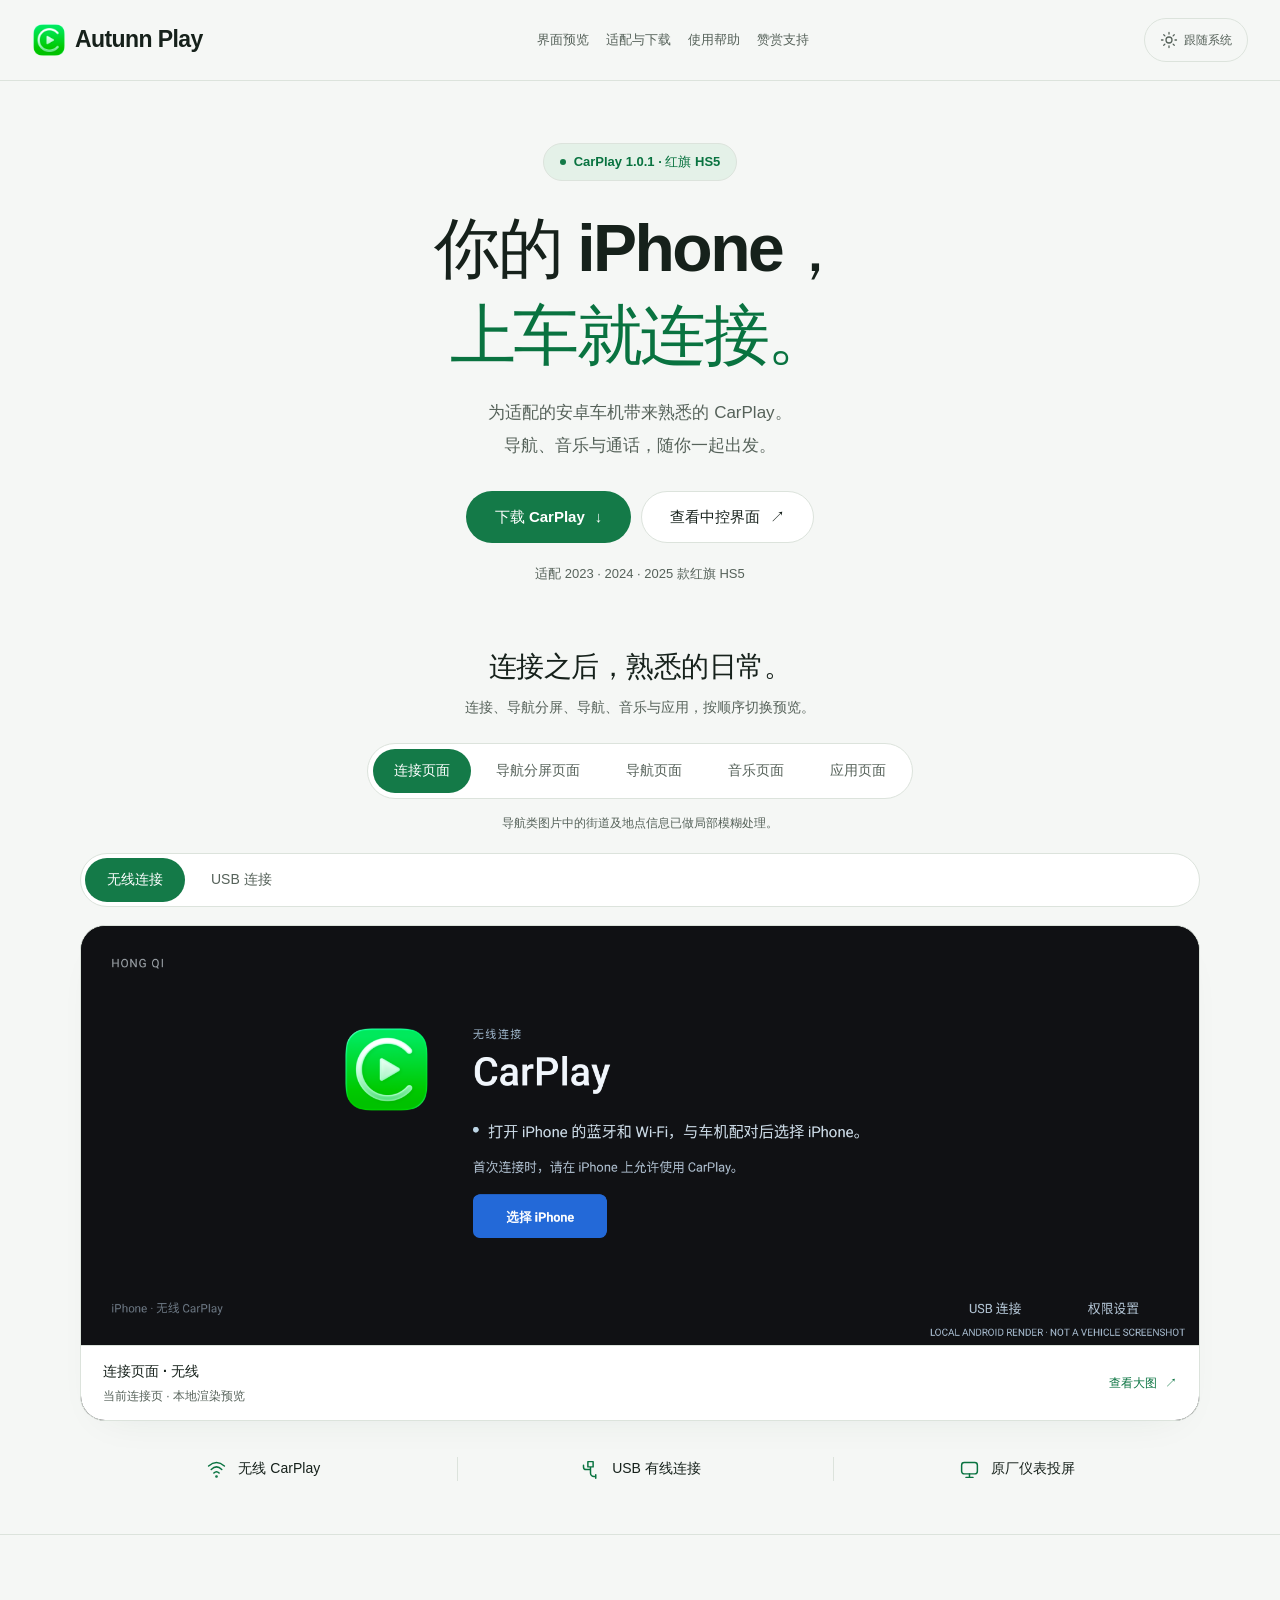
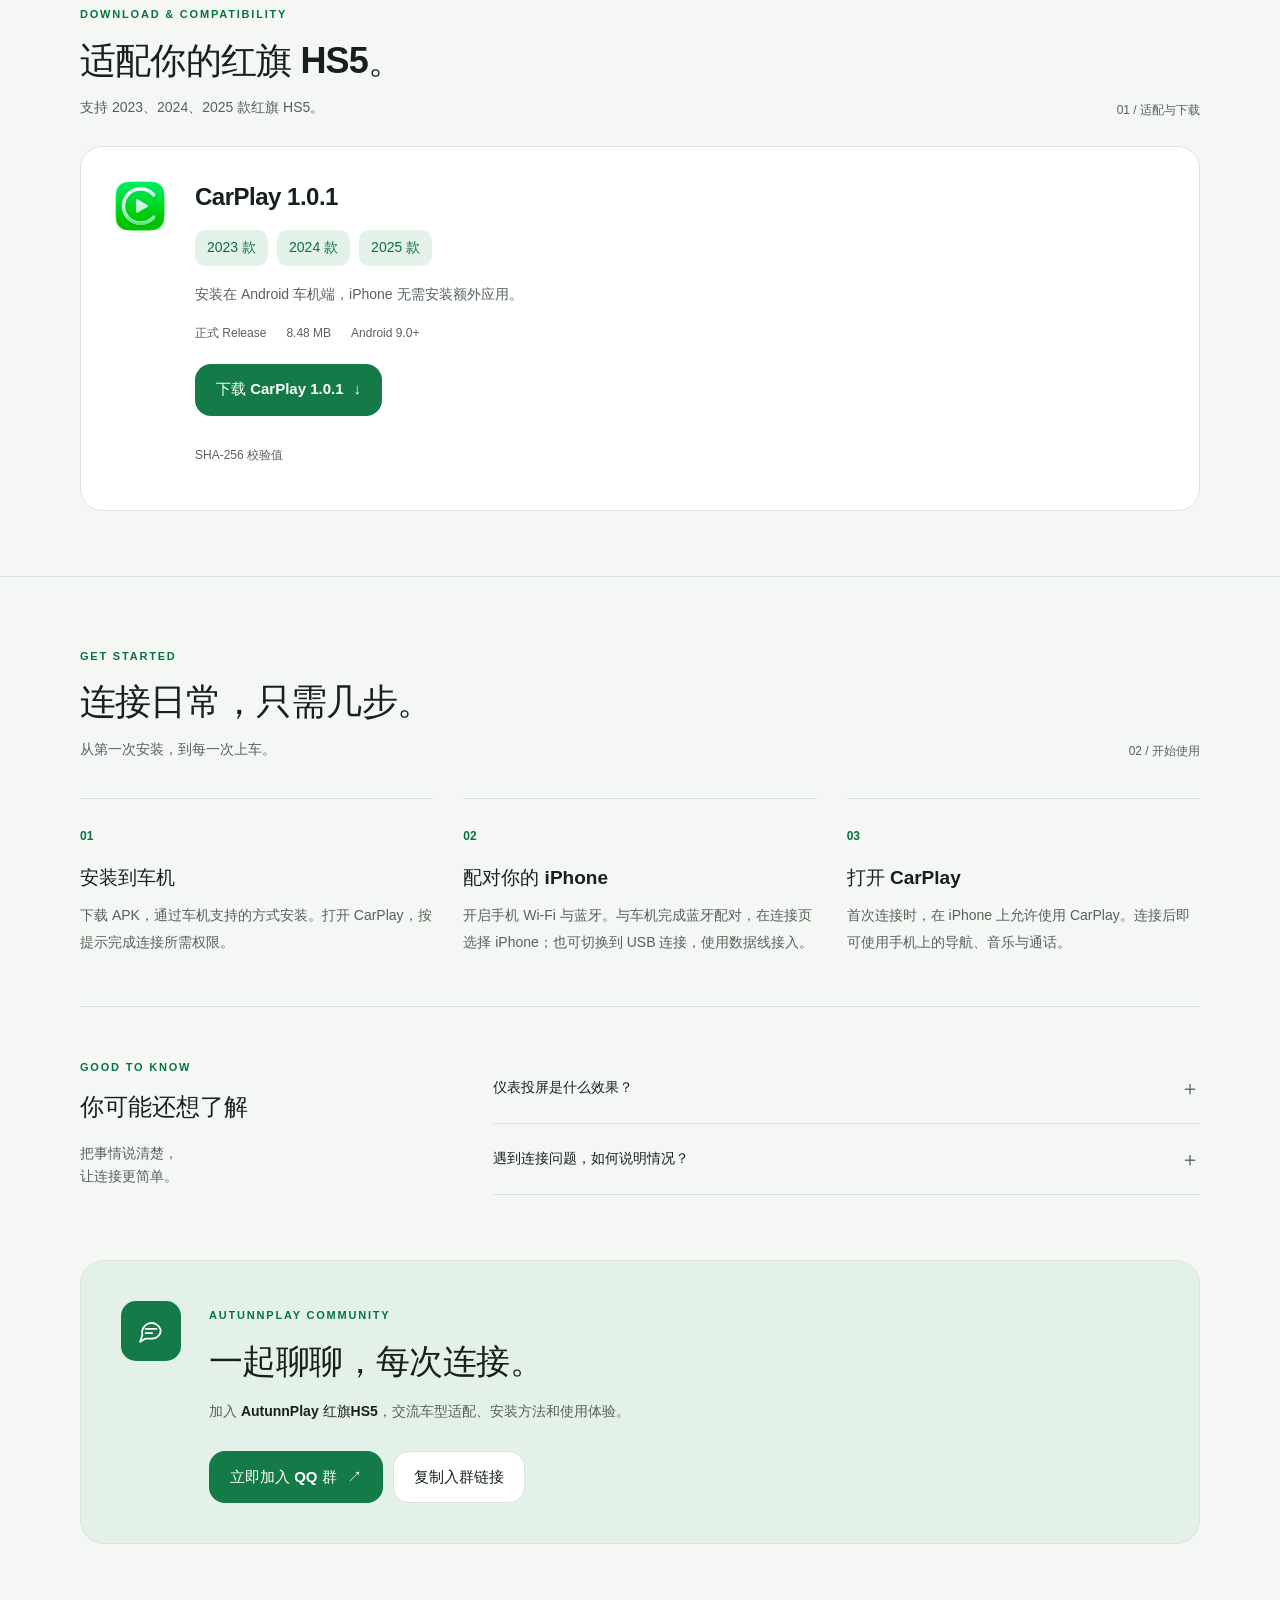
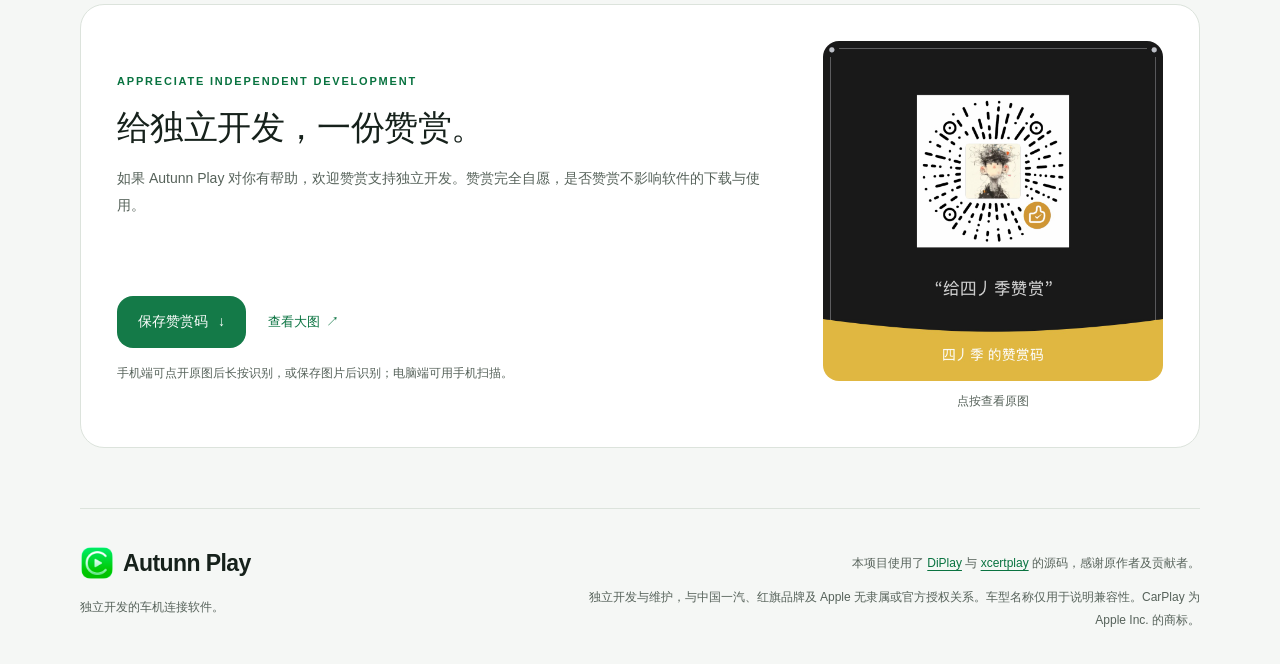
==== commit 8522d351: "Update HS5 QQ group invitation link" ====
--- a/site/index.html
+++ b/site/index.html
@@ -3,7 +3,7 @@
 <head>
 <meta charset="utf-8"><meta name="viewport" content="width=device-width, initial-scale=1, viewport-fit=cover">
 <meta name="theme-color" content="#101113"><meta name="description" content="Autunn Play，独立开发的车机连接软件。下载 CarPlay，查看连接、导航、音乐与应用界面及安装说明，适配 2023、2024、2025 款红旗 HS5。">
-<title>Autunn Play</title><link rel="icon" href="./assets/app-icon.png"><script src="./assets/theme.js"></script><link rel="stylesheet" href="./assets/site.css?v=20261103-apps-real"><script src="./assets/site.js?v=autunn-20261103-download" defer></script>
+<title>Autunn Play</title><link rel="icon" href="./assets/app-icon.png"><script src="./assets/theme.js"></script><link rel="stylesheet" href="./assets/site.css?v=20261103-apps-real"><script src="./assets/site.js?v=autunn-20261104-group" defer></script>
 </head>
 <body>
 <a class="skip-link" href="#main">跳转到主要内容</a>
@@ -47,7 +47,7 @@
 <details><summary>仪表投屏是什么效果？<span aria-hidden="true">＋</span></summary><p>普通 CarPlay 仪表投屏保留红旗 HS5 原厂仪表框架，显示全屏地图；车速、挡位、水温和油量等原厂信息仍由原厂仪表显示。</p></details>
 <details><summary>遇到连接问题，如何说明情况？<span aria-hidden="true">＋</span></summary><p>记录车机年款、iPhone 型号、iOS 版本以及无线或 USB 连接方式，在下方交流区提供这些信息，方便一起排查。</p></details>
 </div></div></section>
-<section class="community-section container" id="community" aria-labelledby="community-title"><div class="community-card"><div class="community-icon" aria-hidden="true"><svg class="icon" viewBox="0 0 24 24"><path d="M21 11a8 8 0 0 1-8 8H7l-5 3 2-6a8 8 0 1 1 17-5Z"/><path d="M7 10h10m-10 4h6"/></svg></div><div class="community-copy"><span class="eyebrow">AUTUNNPLAY COMMUNITY</span><h2 id="community-title">一起聊聊，每次连接。</h2><p>加入 <strong>Autunnplay交流群</strong>，交流车型适配、安装方法和使用体验。</p><div class="community-actions"><a class="button primary" href="https://qm.qq.com/q/5XZu4U8flY" target="_blank" rel="noopener noreferrer" aria-label="加入 Autunnplay交流群">立即加入 QQ 群 <span aria-hidden="true">↗</span></a><button class="button secondary" type="button" id="copy-group-link">复制入群链接</button></div></div></div></section>
+<section class="community-section container" id="community" aria-labelledby="community-title"><div class="community-card"><div class="community-icon" aria-hidden="true"><svg class="icon" viewBox="0 0 24 24"><path d="M21 11a8 8 0 0 1-8 8H7l-5 3 2-6a8 8 0 1 1 17-5Z"/><path d="M7 10h10m-10 4h6"/></svg></div><div class="community-copy"><span class="eyebrow">AUTUNNPLAY COMMUNITY</span><h2 id="community-title">一起聊聊，每次连接。</h2><p>加入 <strong>AutunnPlay 红旗HS5</strong>，交流车型适配、安装方法和使用体验。</p><div class="community-actions"><a class="button primary" href="https://qm.qq.com/q/Gr2eTNI2I4" target="_blank" rel="noopener noreferrer" aria-label="加入 AutunnPlay 红旗HS5">立即加入 QQ 群 <span aria-hidden="true">↗</span></a><button class="button secondary" type="button" id="copy-group-link">复制入群链接</button></div></div></div></section>
 <section class="support-section container" id="support" aria-labelledby="support-title"><div class="support-card appreciation-card"><div class="support-heading"><span class="eyebrow">APPRECIATE INDEPENDENT DEVELOPMENT</span><h2 id="support-title">给独立开发，一份赞赏。</h2><p>如果 Autunn Play 对你有帮助，欢迎赞赏支持独立开发。赞赏完全自愿，是否赞赏不影响软件的下载与使用。</p></div><figure class="appreciation-code"><a href="./assets/appreciation-code.jpg?v=69404a6b4bf4" target="_blank" rel="noopener" aria-label="查看四丿季赞赏码原图"><img src="./assets/appreciation-code.jpg?v=69404a6b4bf4" width="1152" height="1152" alt="四丿季的赞赏码" loading="lazy"></a><figcaption>点按查看原图</figcaption></figure><div class="appreciation-actions"><div class="support-actions"><a class="button primary" href="./assets/appreciation-code.jpg?v=69404a6b4bf4" download="四丿季-赞赏码.jpg">保存赞赏码 <span aria-hidden="true">↓</span></a><a class="support-secondary" href="./assets/appreciation-code.jpg?v=69404a6b4bf4" target="_blank" rel="noopener">查看大图 <span aria-hidden="true">↗</span></a></div><p class="support-note">手机端可点开原图后长按识别，或保存图片后识别；电脑端可用手机扫描。</p></div></div></section>
 </main>
 <footer class="site-footer container"><div><a class="brand" href="#"><span class="brand-mark"></span><span>Autunn Play</span></a><p>独立开发的车机连接软件。</p></div><div class="footer-right"><p class="source-credit">本项目使用了 <a href="https://github.com/shihabal3amri/DiPlay" target="_blank" rel="noopener noreferrer">DiPlay</a> 与 <a href="https://github.com/shilapi/xcertplay" target="_blank" rel="noopener noreferrer">xcertplay</a> 的源码，感谢原作者及贡献者。</p><p>独立开发与维护，与中国一汽、红旗品牌及 Apple 无隶属或官方授权关系。车型名称仅用于说明兼容性。CarPlay 为 Apple Inc. 的商标。</p></div></footer>
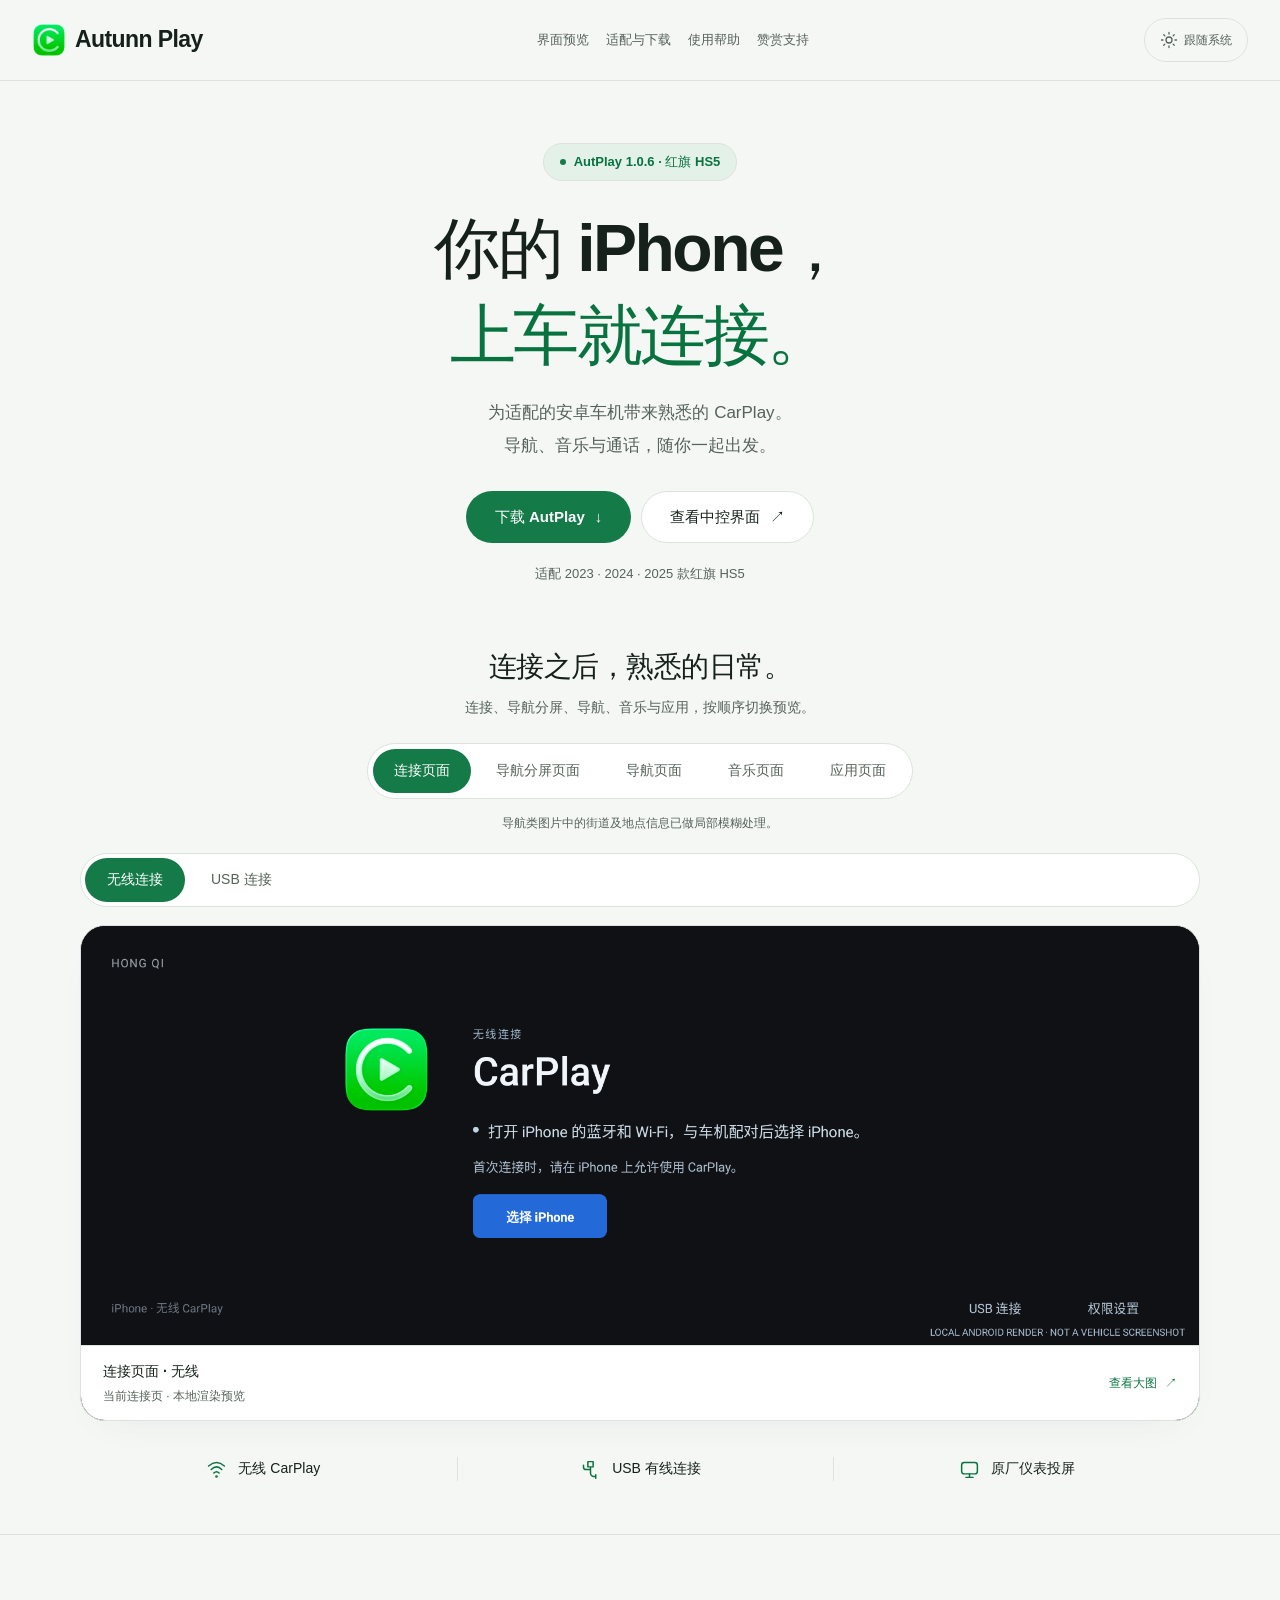
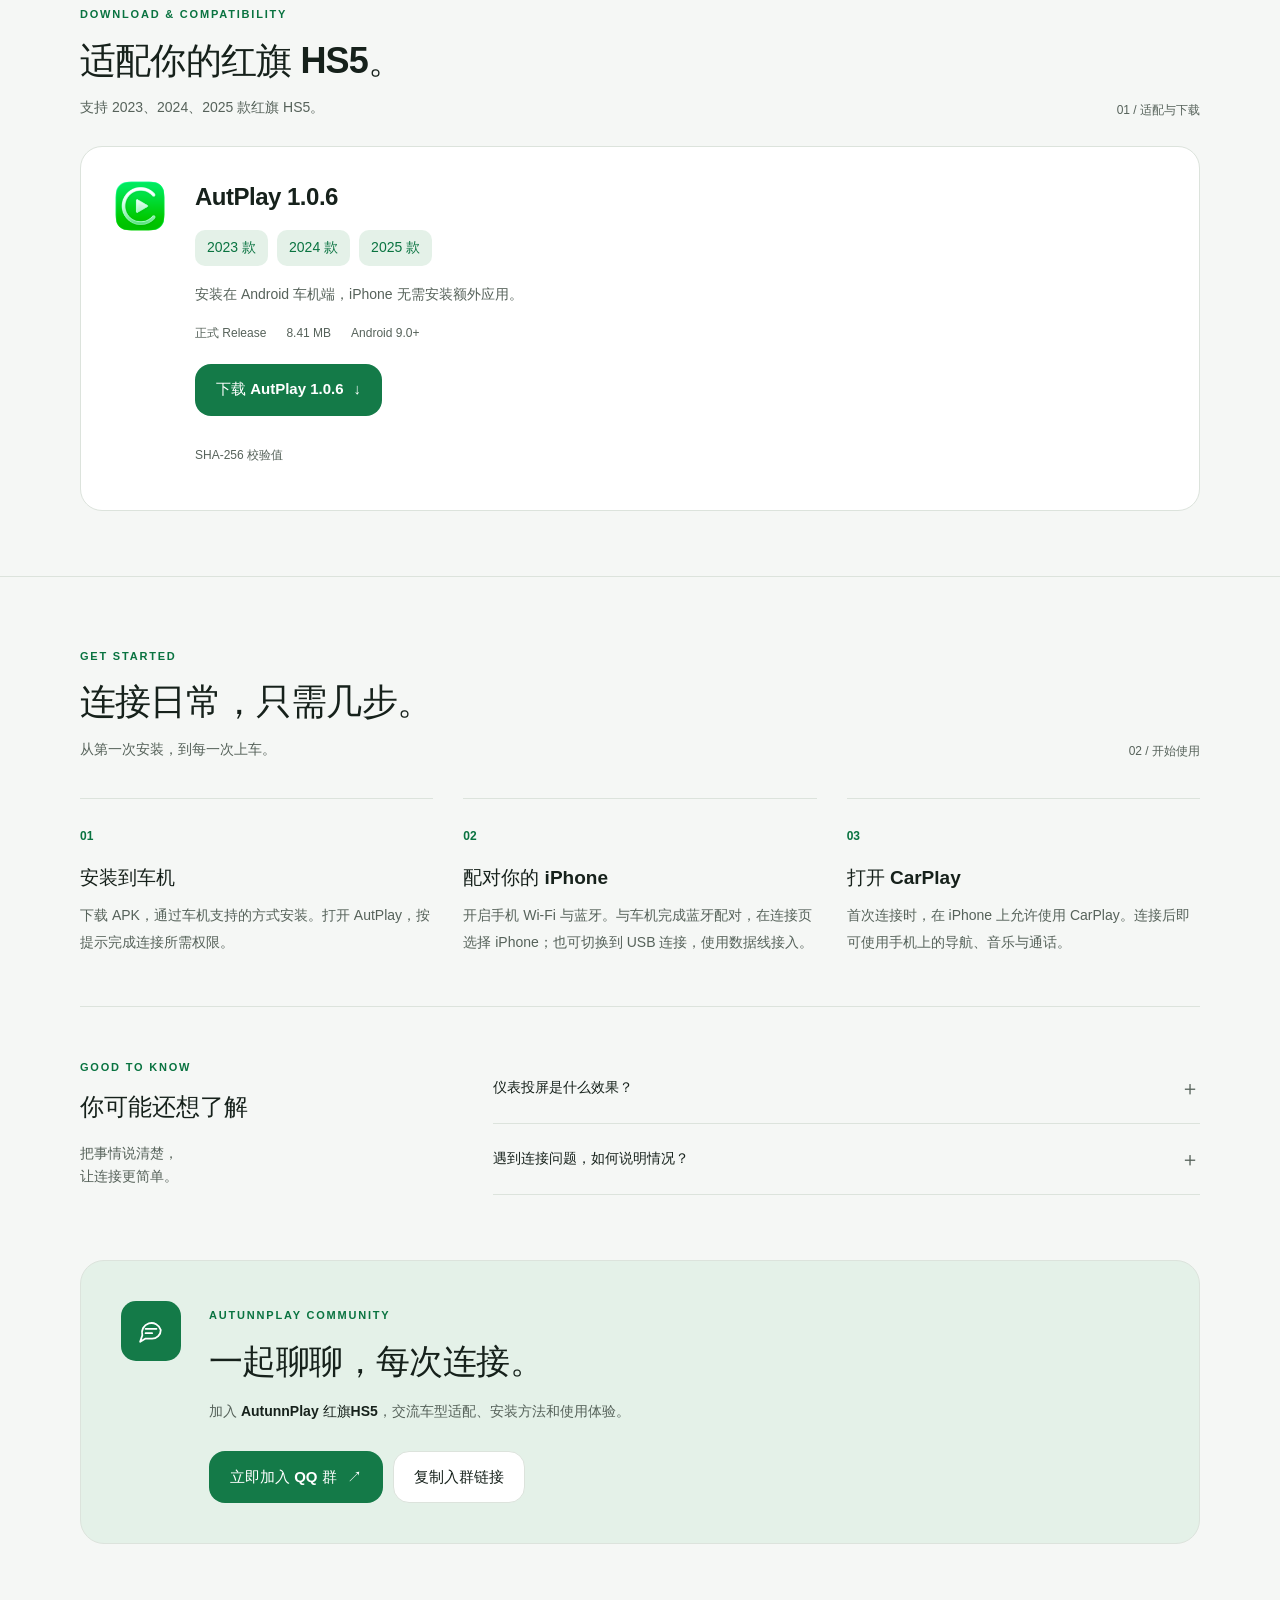
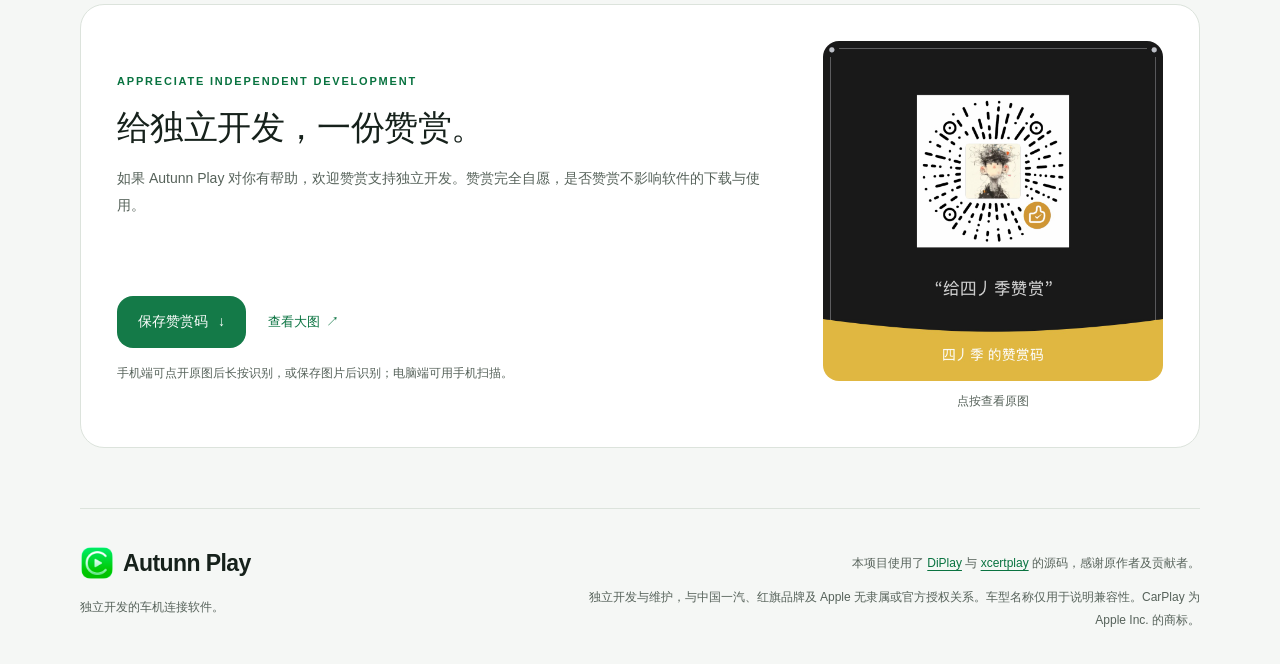
==== commit 266f5e94: "Publish AutPlay 1.0.6 for Hongqi HS5" ====
--- a/site/index.html
+++ b/site/index.html
@@ -2,7 +2,7 @@
 <html lang="zh-CN" data-theme="dark">
 <head>
 <meta charset="utf-8"><meta name="viewport" content="width=device-width, initial-scale=1, viewport-fit=cover">
-<meta name="theme-color" content="#101113"><meta name="description" content="Autunn Play，独立开发的车机连接软件。下载 CarPlay，查看连接、导航、音乐与应用界面及安装说明，适配 2023、2024、2025 款红旗 HS5。">
+<meta name="theme-color" content="#101113"><meta name="description" content="Autunn Play，独立开发的车机连接软件。下载 AutPlay，查看连接、导航、音乐与应用界面及安装说明，适配 2023、2024、2025 款红旗 HS5。">
 <title>Autunn Play</title><link rel="icon" href="./assets/app-icon.png"><script src="./assets/theme.js"></script><link rel="stylesheet" href="./assets/site.css?v=20261103-apps-real"><script src="./assets/site.js?v=autunn-20261104-group" defer></script>
 </head>
 <body>
@@ -14,10 +14,10 @@
 </div></header>
 <main id="main">
 <section class="hero container" aria-labelledby="hero-title">
-<div class="eyebrow-pill"><span class="status-dot"></span>CarPlay 1.0.1 · 红旗 HS5</div>
+<div class="eyebrow-pill"><span class="status-dot"></span>AutPlay 1.0.6 · 红旗 HS5</div>
 <h1 id="hero-title">你的 iPhone，<br><span>上车就连接。</span></h1>
 <p class="hero-copy">为适配的安卓车机带来熟悉的 CarPlay。<br>导航、音乐与通话，随你一起出发。</p>
-<div class="hero-actions"><a class="button primary" href="#install">下载 CarPlay <span aria-hidden="true">↓</span></a><a class="button secondary" href="#experience">查看中控界面 <span aria-hidden="true">↗</span></a></div>
+<div class="hero-actions"><a class="button primary" href="#install">下载 AutPlay <span aria-hidden="true">↓</span></a><a class="button secondary" href="#experience">查看中控界面 <span aria-hidden="true">↗</span></a></div>
 <div class="hero-meta"><span>适配 2023 · 2024 · 2025 款红旗 HS5</span></div>
 <div class="product-stage" id="experience">
 <div class="preview-heading"><h2>连接之后，熟悉的日常。</h2><p>连接、导航分屏、导航、音乐与应用，按顺序切换预览。</p></div>
@@ -39,10 +39,10 @@
 </section>
 <section class="install-section" id="install" aria-labelledby="install-title"><div class="container">
 <div class="section-heading"><div><span class="eyebrow">DOWNLOAD &amp; COMPATIBILITY</span><h2 id="install-title">适配你的红旗 HS5。</h2><p>支持 2023、2024、2025 款红旗 HS5。</p></div><span class="section-number" aria-hidden="true">01 / 适配与下载</span></div>
-<div class="compatibility-card"><img class="app-icon" src="./assets/app-icon.png" width="60" height="60" alt=""><div class="compatibility-copy"><h3>CarPlay 1.0.1</h3><div class="model-years" aria-label="适配年款"><span>2023 款</span><span>2024 款</span><span>2025 款</span></div><p>安装在 Android 车机端，iPhone 无需安装额外应用。</p><div class="install-meta"><span>正式 Release</span><span>8.48 MB</span><span>Android 9.0+</span></div><div class="install-download-actions"><a class="button primary" id="app-download" href="./downloads/CarPlay-1.0.1-HS5-release.apk" download="CarPlay-1.0.1-HS5-release.apk">下载 CarPlay 1.0.1 <span aria-hidden="true">↓</span></a></div><details class="download-checksum"><summary>SHA-256 校验值</summary><code>95f59353f559ab57ea929a1f15ddef7492d4c9962fa80bd93791e3ed43fca292</code></details></div></div>
+<div class="compatibility-card"><img class="app-icon" src="./assets/app-icon.png" width="60" height="60" alt=""><div class="compatibility-copy"><h3>AutPlay 1.0.6</h3><div class="model-years" aria-label="适配年款"><span>2023 款</span><span>2024 款</span><span>2025 款</span></div><p>安装在 Android 车机端，iPhone 无需安装额外应用。</p><div class="install-meta"><span>正式 Release</span><span>8.41 MB</span><span>Android 9.0+</span></div><div class="install-download-actions"><a class="button primary" id="app-download" href="./downloads/AutPlay-1.0.6-HS5-release.apk" download="AutPlay-1.0.6-HS5-release.apk">下载 AutPlay 1.0.6 <span aria-hidden="true">↓</span></a></div><details class="download-checksum"><summary>SHA-256 校验值</summary><code>ca9e75614905d4fe21ba0798179fc67c0c93c0b83bcbecf6717c46a9223f5a65</code></details></div></div>
 </div></section>
 <section class="help-section container" id="help" aria-labelledby="help-title"><div class="section-heading"><div><span class="eyebrow">GET STARTED</span><h2 id="help-title">连接日常，只需几步。</h2><p>从第一次安装，到每一次上车。</p></div><span class="section-number" aria-hidden="true">02 / 开始使用</span></div>
-<div class="steps-grid"><article><span class="step-number">01</span><h3>安装到车机</h3><p>下载 APK，通过车机支持的方式安装。打开 CarPlay，按提示完成连接所需权限。</p></article><article><span class="step-number">02</span><h3>配对你的 iPhone</h3><p>开启手机 Wi-Fi 与蓝牙。与车机完成蓝牙配对，在连接页选择 iPhone；也可切换到 USB 连接，使用数据线接入。</p></article><article><span class="step-number">03</span><h3>打开 CarPlay</h3><p>首次连接时，在 iPhone 上允许使用 CarPlay。连接后即可使用手机上的导航、音乐与通话。</p></article></div>
+<div class="steps-grid"><article><span class="step-number">01</span><h3>安装到车机</h3><p>下载 APK，通过车机支持的方式安装。打开 AutPlay，按提示完成连接所需权限。</p></article><article><span class="step-number">02</span><h3>配对你的 iPhone</h3><p>开启手机 Wi-Fi 与蓝牙。与车机完成蓝牙配对，在连接页选择 iPhone；也可切换到 USB 连接，使用数据线接入。</p></article><article><span class="step-number">03</span><h3>打开 CarPlay</h3><p>首次连接时，在 iPhone 上允许使用 CarPlay。连接后即可使用手机上的导航、音乐与通话。</p></article></div>
 <div class="faq-layout"><div><span class="eyebrow">GOOD TO KNOW</span><h3>你可能还想了解</h3><p>把事情说清楚，<br>让连接更简单。</p></div><div class="faq-list">
 <details><summary>仪表投屏是什么效果？<span aria-hidden="true">＋</span></summary><p>普通 CarPlay 仪表投屏保留红旗 HS5 原厂仪表框架，显示全屏地图；车速、挡位、水温和油量等原厂信息仍由原厂仪表显示。</p></details>
 <details><summary>遇到连接问题，如何说明情况？<span aria-hidden="true">＋</span></summary><p>记录车机年款、iPhone 型号、iOS 版本以及无线或 USB 连接方式，在下方交流区提供这些信息，方便一起排查。</p></details>
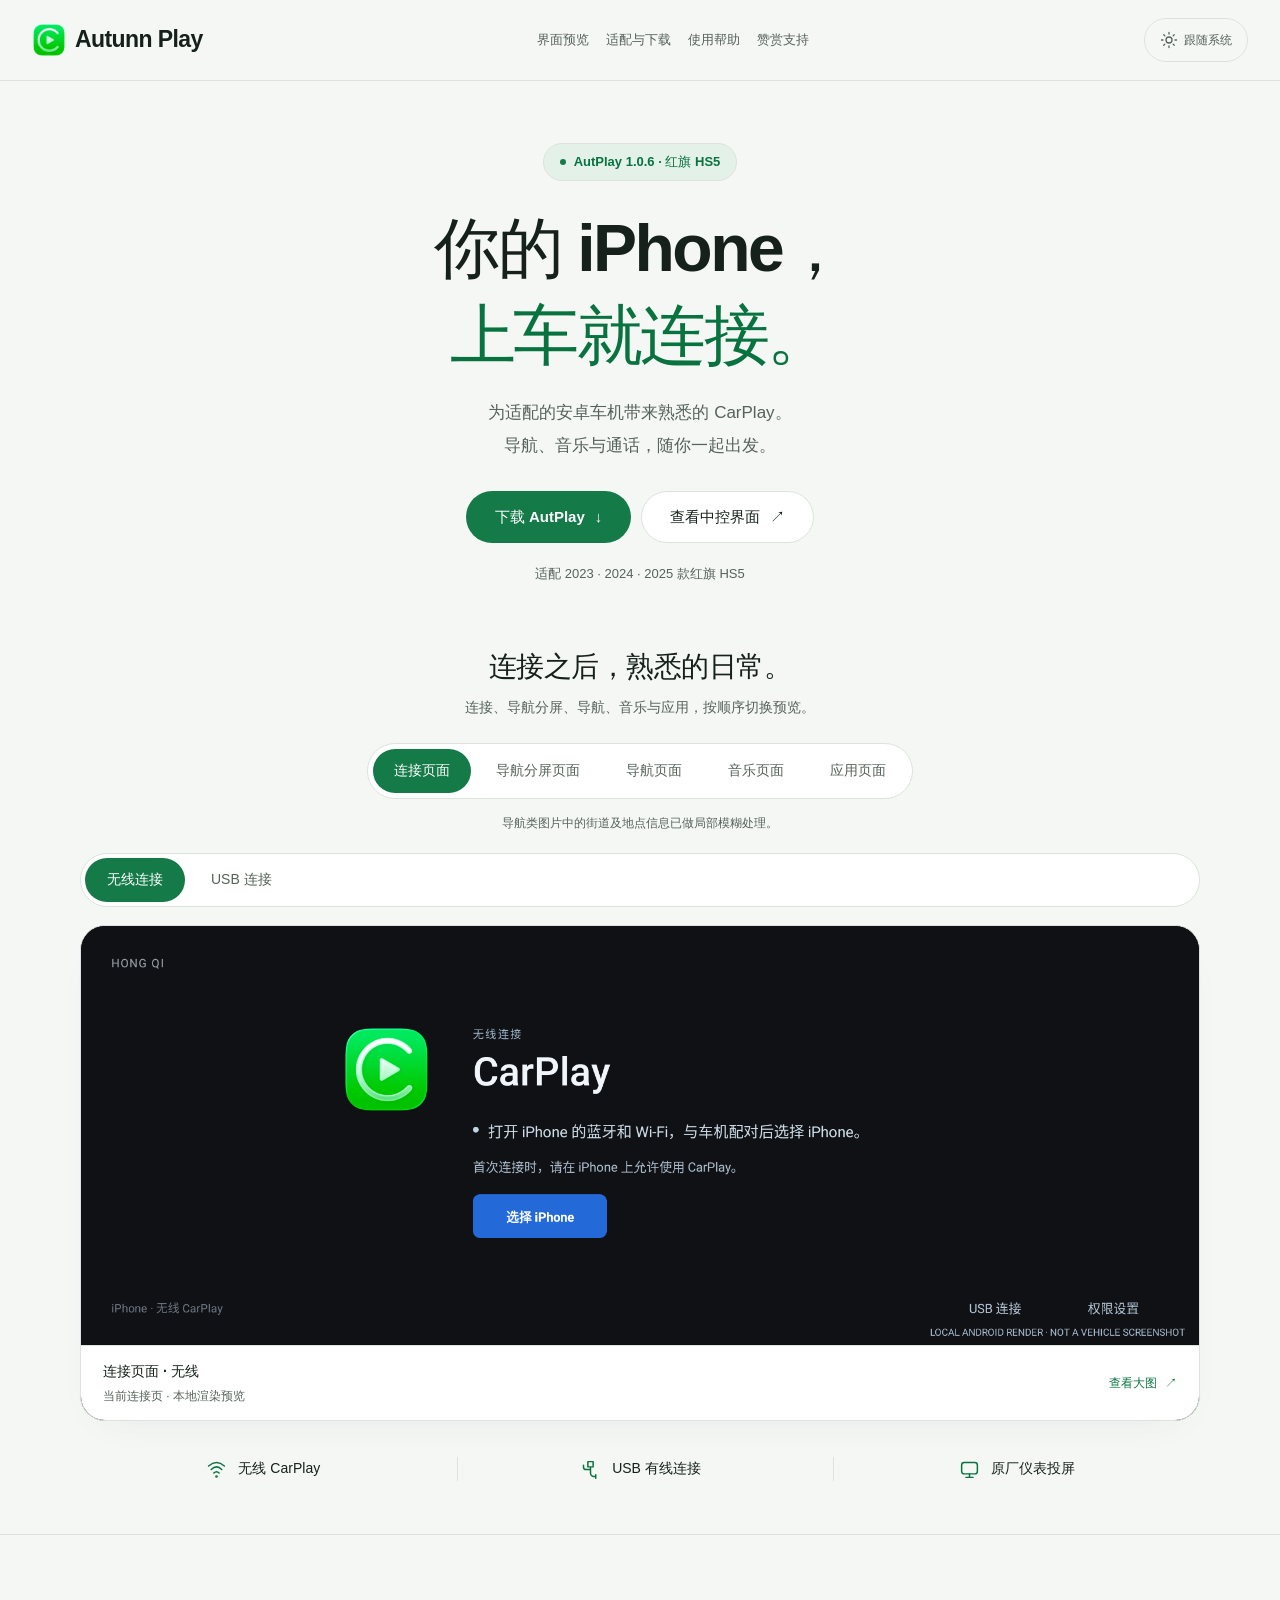
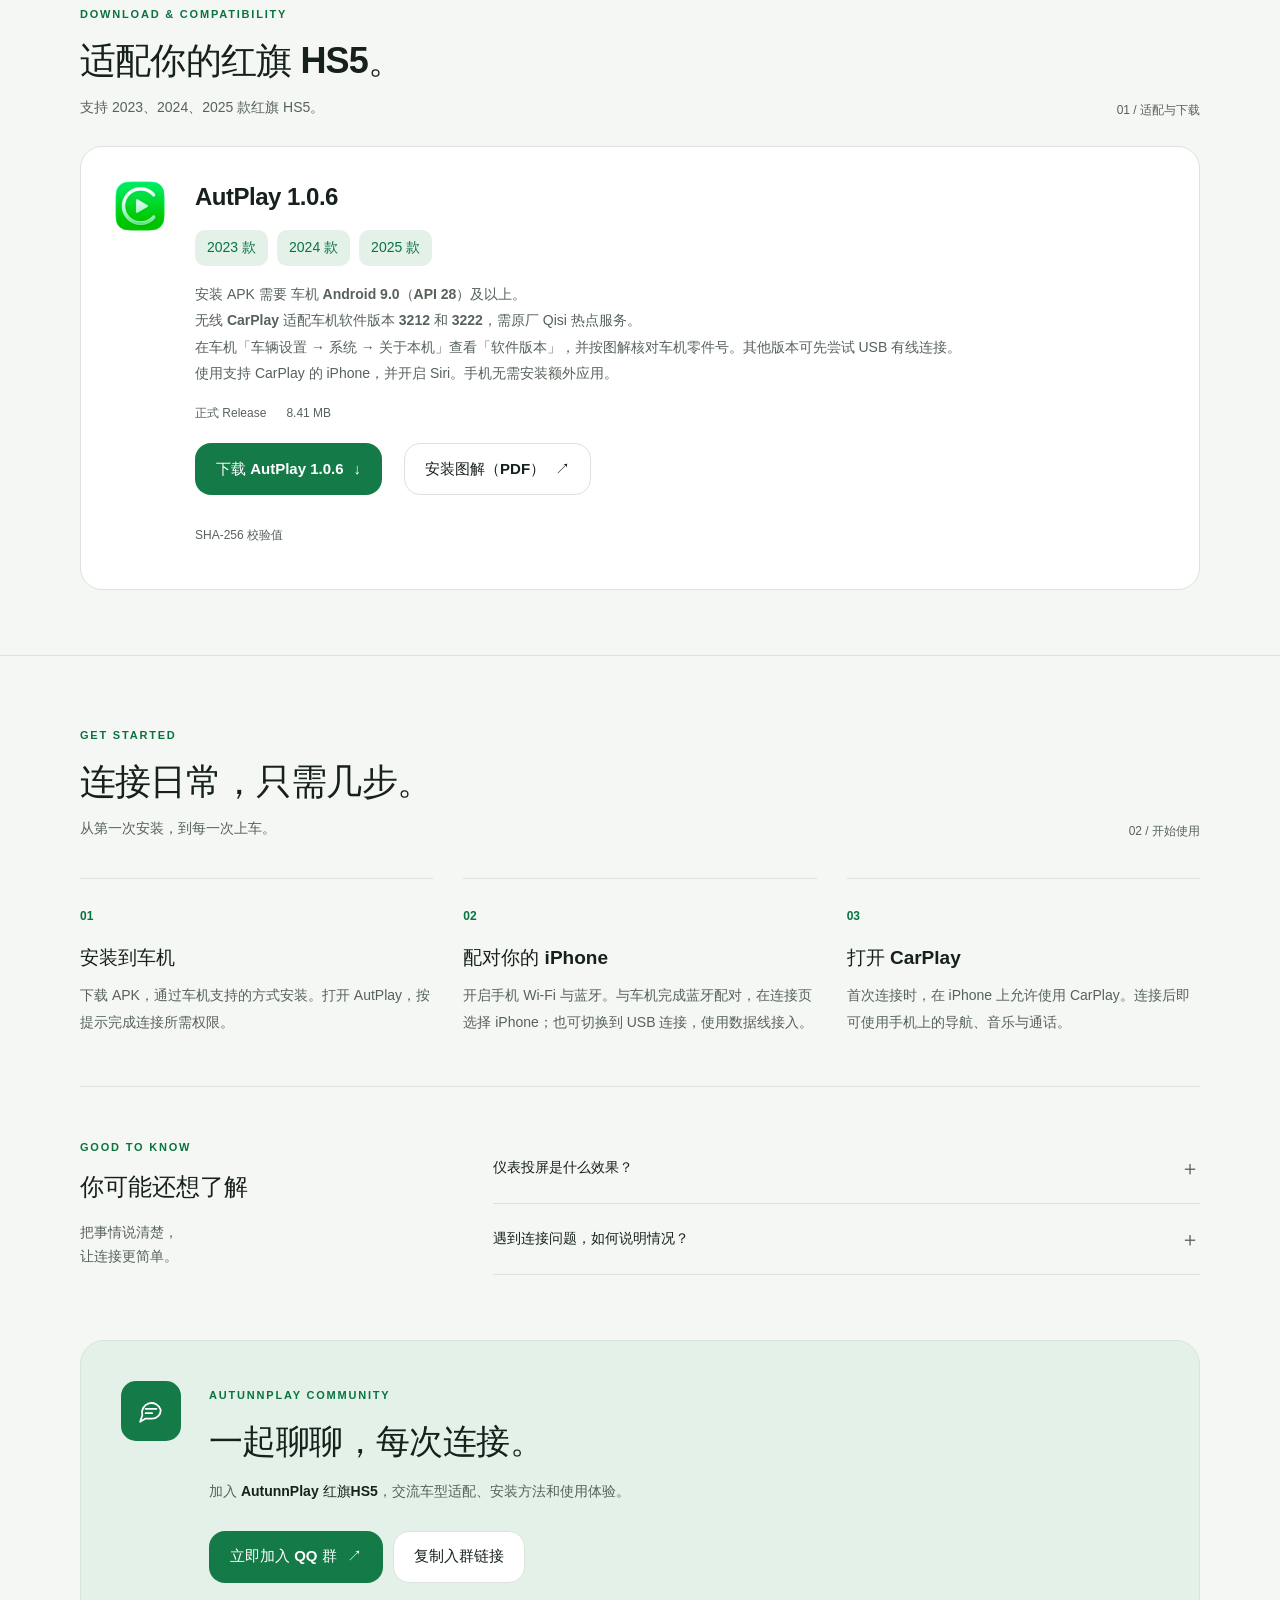
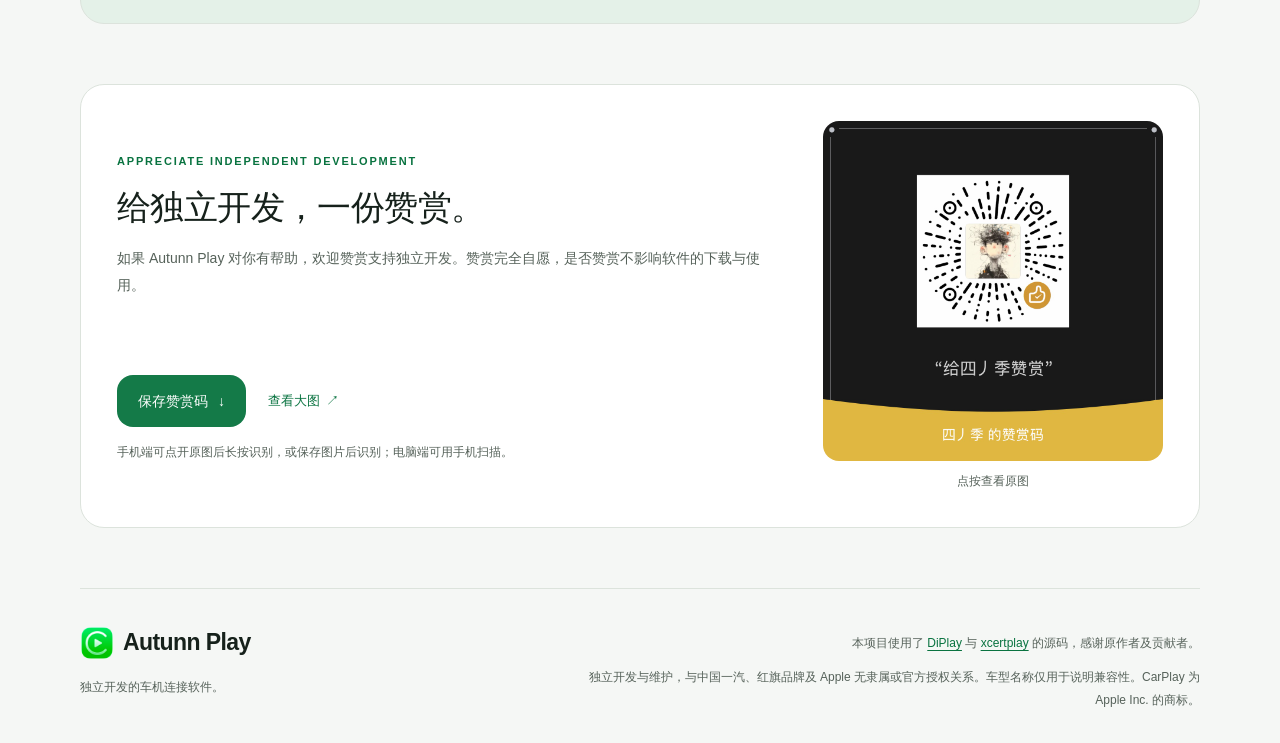
==== commit ba68938a: "Clarify HS5 system requirements and add installation guide" ====
--- a/site/index.html
+++ b/site/index.html
@@ -39,7 +39,23 @@
 </section>
 <section class="install-section" id="install" aria-labelledby="install-title"><div class="container">
 <div class="section-heading"><div><span class="eyebrow">DOWNLOAD &amp; COMPATIBILITY</span><h2 id="install-title">适配你的红旗 HS5。</h2><p>支持 2023、2024、2025 款红旗 HS5。</p></div><span class="section-number" aria-hidden="true">01 / 适配与下载</span></div>
-<div class="compatibility-card"><img class="app-icon" src="./assets/app-icon.png" width="60" height="60" alt=""><div class="compatibility-copy"><h3>AutPlay 1.0.6</h3><div class="model-years" aria-label="适配年款"><span>2023 款</span><span>2024 款</span><span>2025 款</span></div><p>安装在 Android 车机端，iPhone 无需安装额外应用。</p><div class="install-meta"><span>正式 Release</span><span>8.41 MB</span><span>Android 9.0+</span></div><div class="install-download-actions"><a class="button primary" id="app-download" href="./downloads/AutPlay-1.0.6-HS5-release.apk" download="AutPlay-1.0.6-HS5-release.apk">下载 AutPlay 1.0.6 <span aria-hidden="true">↓</span></a></div><details class="download-checksum"><summary>SHA-256 校验值</summary><code>ca9e75614905d4fe21ba0798179fc67c0c93c0b83bcbecf6717c46a9223f5a65</code></details></div></div>
+<div class="compatibility-card">
+  <img class="app-icon" src="./assets/app-icon.png" width="60" height="60" alt="">
+  <div class="compatibility-copy">
+    <h3>AutPlay 1.0.6</h3>
+    <div class="model-years" aria-label="适配年款"><span>2023 款</span><span>2024 款</span><span>2025 款</span></div>
+    <p>安装 APK 需要 <strong>车机 Android 9.0（API 28）及以上</strong>。</p>
+    <p><strong>无线 CarPlay 适配车机软件版本 3212 和 3222</strong>，需原厂 Qisi 热点服务。</p>
+    <p>在车机「车辆设置 → 系统 → 关于本机」查看「软件版本」，并按图解核对车机零件号。其他版本可先尝试 USB 有线连接。</p>
+    <p>使用支持 CarPlay 的 iPhone，并开启 Siri。手机无需安装额外应用。</p>
+    <div class="install-meta"><span>正式 Release</span><span>8.41 MB</span></div>
+    <div class="install-download-actions">
+      <a class="button primary" id="app-download" href="./downloads/AutPlay-1.0.6-HS5-release.apk" download="AutPlay-1.0.6-HS5-release.apk">下载 AutPlay 1.0.6 <span aria-hidden="true">↓</span></a>
+      <a class="button secondary" href="./assets/hs5-3222-install-guide.pdf" target="_blank" rel="noopener" aria-label="安装图解（PDF），红旗 HS5 3222 升级与 AutPlay 安装">安装图解（PDF） <span aria-hidden="true">↗</span></a>
+    </div>
+    <details class="download-checksum"><summary>SHA-256 校验值</summary><code>ca9e75614905d4fe21ba0798179fc67c0c93c0b83bcbecf6717c46a9223f5a65</code></details>
+  </div>
+</div>
 </div></section>
 <section class="help-section container" id="help" aria-labelledby="help-title"><div class="section-heading"><div><span class="eyebrow">GET STARTED</span><h2 id="help-title">连接日常，只需几步。</h2><p>从第一次安装，到每一次上车。</p></div><span class="section-number" aria-hidden="true">02 / 开始使用</span></div>
 <div class="steps-grid"><article><span class="step-number">01</span><h3>安装到车机</h3><p>下载 APK，通过车机支持的方式安装。打开 AutPlay，按提示完成连接所需权限。</p></article><article><span class="step-number">02</span><h3>配对你的 iPhone</h3><p>开启手机 Wi-Fi 与蓝牙。与车机完成蓝牙配对，在连接页选择 iPhone；也可切换到 USB 连接，使用数据线接入。</p></article><article><span class="step-number">03</span><h3>打开 CarPlay</h3><p>首次连接时，在 iPhone 上允许使用 CarPlay。连接后即可使用手机上的导航、音乐与通话。</p></article></div>
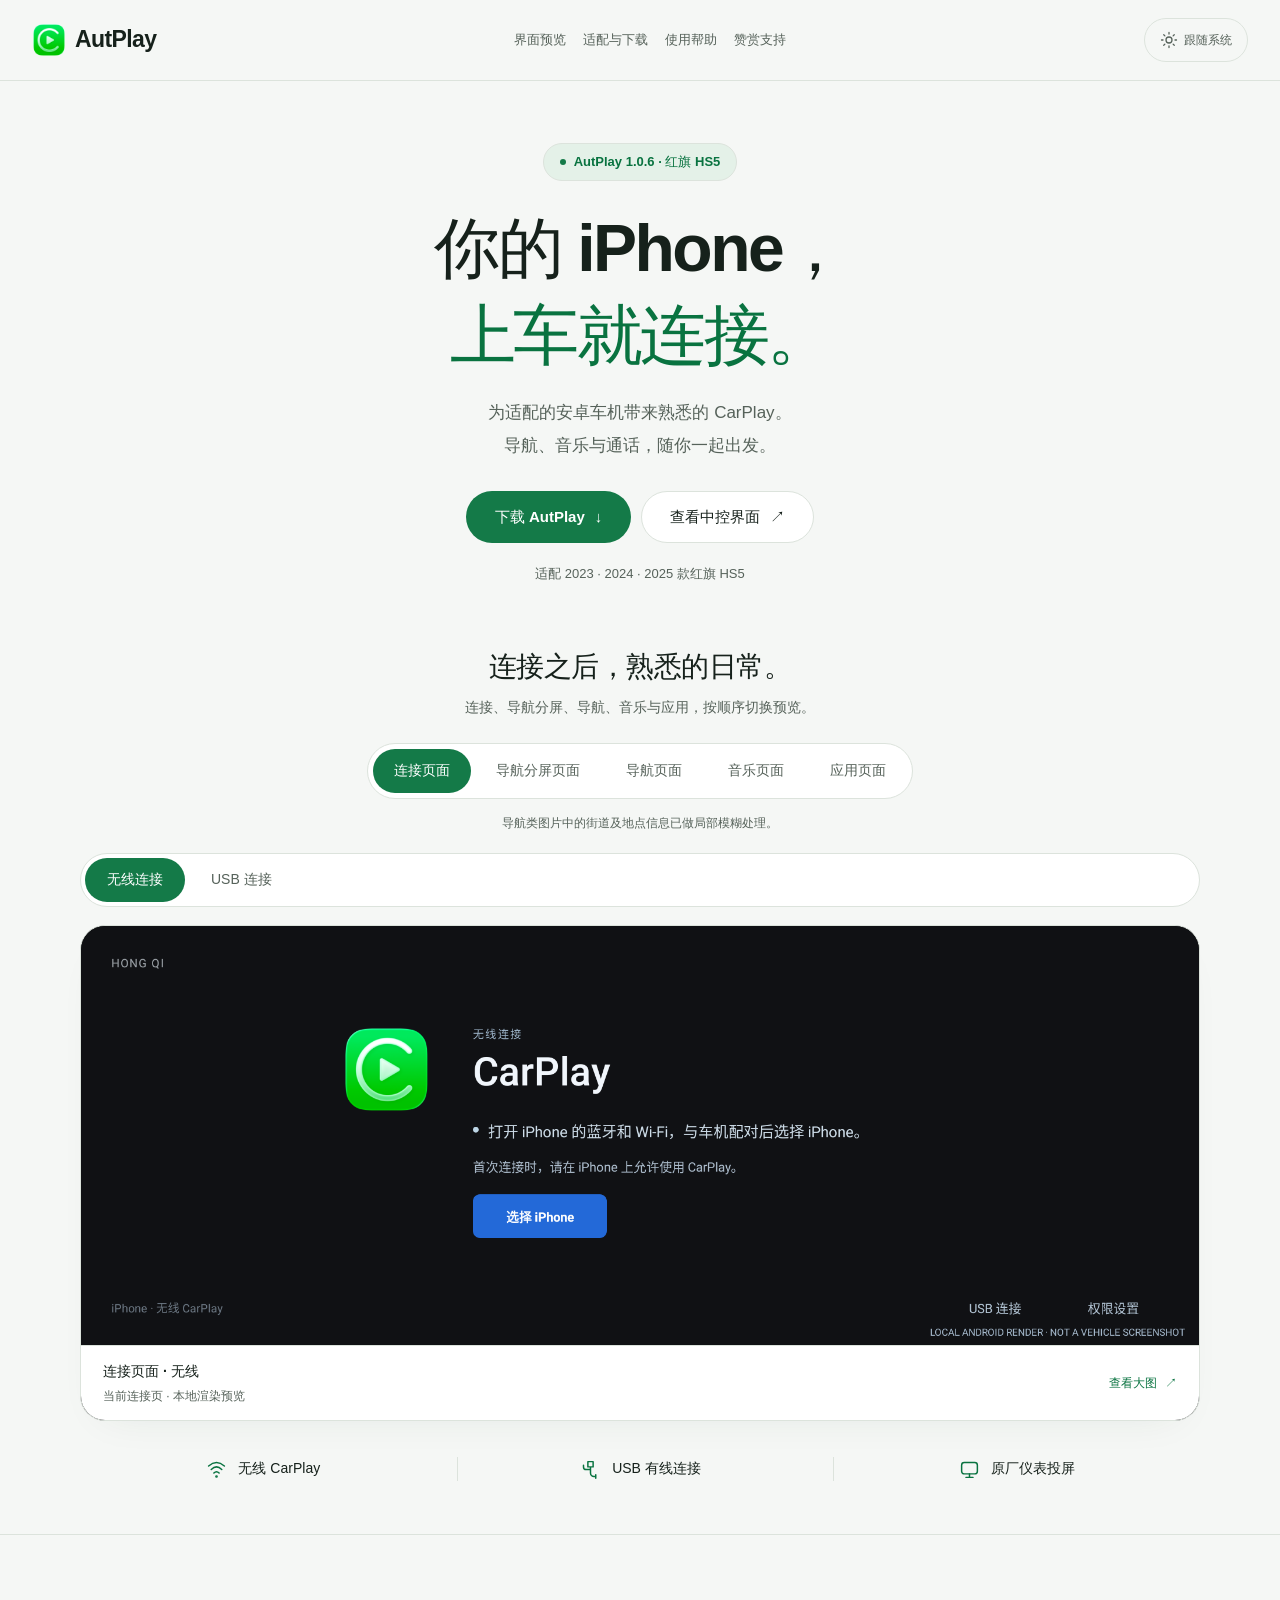
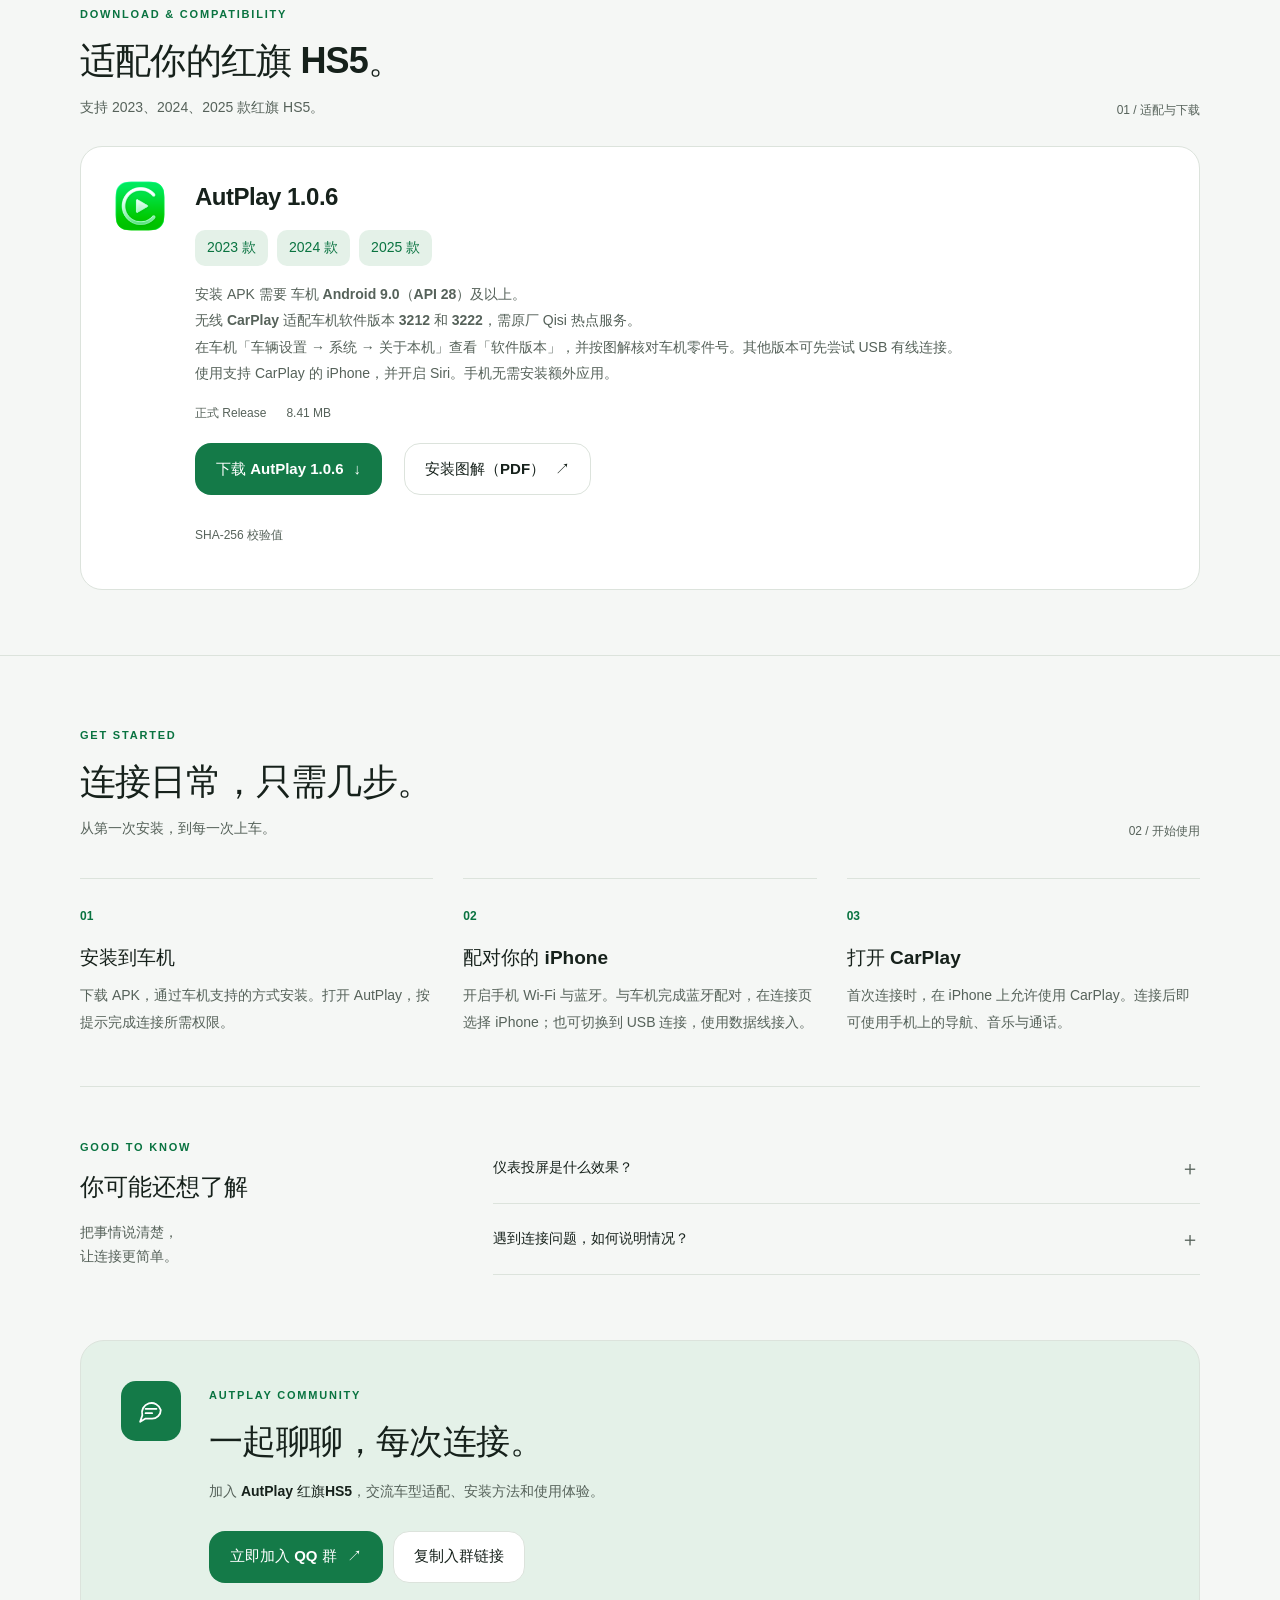
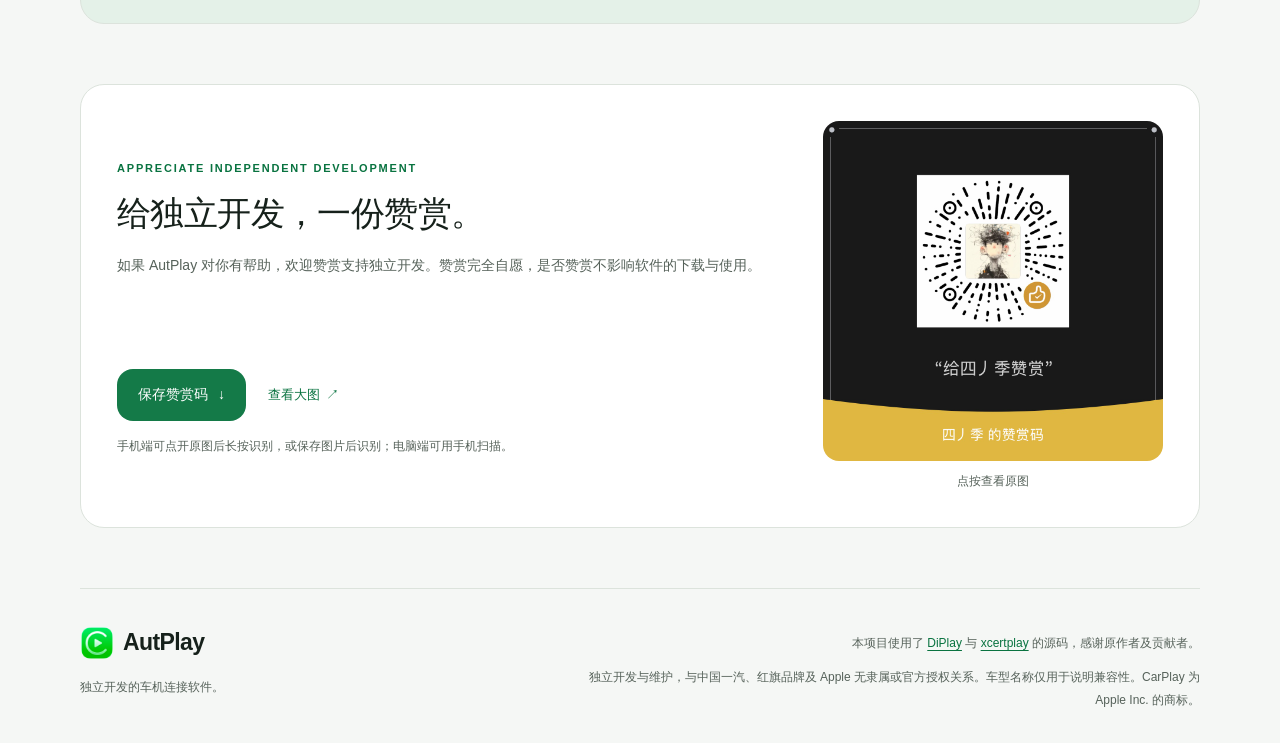
==== commit e0916024: "Rename Autunn Play to AutPlay across website" ====
--- a/site/index.html
+++ b/site/index.html
@@ -2,13 +2,13 @@
 <html lang="zh-CN" data-theme="dark">
 <head>
 <meta charset="utf-8"><meta name="viewport" content="width=device-width, initial-scale=1, viewport-fit=cover">
-<meta name="theme-color" content="#101113"><meta name="description" content="Autunn Play，独立开发的车机连接软件。下载 AutPlay，查看连接、导航、音乐与应用界面及安装说明，适配 2023、2024、2025 款红旗 HS5。">
-<title>Autunn Play</title><link rel="icon" href="./assets/app-icon.png"><script src="./assets/theme.js"></script><link rel="stylesheet" href="./assets/site.css?v=20261103-apps-real"><script src="./assets/site.js?v=autunn-20261104-group" defer></script>
+<meta name="theme-color" content="#101113"><meta name="description" content="AutPlay，独立开发的车机连接软件。下载 AutPlay，查看连接、导航、音乐与应用界面及安装说明，适配 2023、2024、2025 款红旗 HS5。">
+<title>AutPlay</title><link rel="icon" href="./assets/app-icon.png"><script src="./assets/theme.js"></script><link rel="stylesheet" href="./assets/site.css?v=20261103-apps-real"><script src="./assets/site.js?v=autunn-20261104-group" defer></script>
 </head>
 <body>
 <a class="skip-link" href="#main">跳转到主要内容</a>
 <header class="site-header"><div class="header-inner">
-<a class="brand" href="#" aria-label="Autunn Play 首页"><span class="brand-mark"></span><span>Autunn Play</span></a>
+<a class="brand" href="#" aria-label="AutPlay 首页"><span class="brand-mark"></span><span>AutPlay</span></a>
 <nav class="main-nav" aria-label="主导航"><a href="#experience">界面预览</a><a href="#install">适配与下载</a><a href="#help">使用帮助</a><a href="#support">赞赏支持</a></nav>
 <div class="header-actions"><button class="theme-toggle" id="theme-toggle" type="button" aria-label="切换外观主题"><svg class="icon" viewBox="0 0 24 24" aria-hidden="true"><circle cx="12" cy="12" r="4"/><path d="M12 2v2m0 16v2M2 12h2m16 0h2M5 5l1.5 1.5m11 11L19 19M5 19l1.5-1.5m11-11L19 5"/></svg><span id="theme-label">深色</span></button></div>
 </div></header>
@@ -63,10 +63,10 @@
 <details><summary>仪表投屏是什么效果？<span aria-hidden="true">＋</span></summary><p>普通 CarPlay 仪表投屏保留红旗 HS5 原厂仪表框架，显示全屏地图；车速、挡位、水温和油量等原厂信息仍由原厂仪表显示。</p></details>
 <details><summary>遇到连接问题，如何说明情况？<span aria-hidden="true">＋</span></summary><p>记录车机年款、iPhone 型号、iOS 版本以及无线或 USB 连接方式，在下方交流区提供这些信息，方便一起排查。</p></details>
 </div></div></section>
-<section class="community-section container" id="community" aria-labelledby="community-title"><div class="community-card"><div class="community-icon" aria-hidden="true"><svg class="icon" viewBox="0 0 24 24"><path d="M21 11a8 8 0 0 1-8 8H7l-5 3 2-6a8 8 0 1 1 17-5Z"/><path d="M7 10h10m-10 4h6"/></svg></div><div class="community-copy"><span class="eyebrow">AUTUNNPLAY COMMUNITY</span><h2 id="community-title">一起聊聊，每次连接。</h2><p>加入 <strong>AutunnPlay 红旗HS5</strong>，交流车型适配、安装方法和使用体验。</p><div class="community-actions"><a class="button primary" href="https://qm.qq.com/q/Gr2eTNI2I4" target="_blank" rel="noopener noreferrer" aria-label="加入 AutunnPlay 红旗HS5">立即加入 QQ 群 <span aria-hidden="true">↗</span></a><button class="button secondary" type="button" id="copy-group-link">复制入群链接</button></div></div></div></section>
-<section class="support-section container" id="support" aria-labelledby="support-title"><div class="support-card appreciation-card"><div class="support-heading"><span class="eyebrow">APPRECIATE INDEPENDENT DEVELOPMENT</span><h2 id="support-title">给独立开发，一份赞赏。</h2><p>如果 Autunn Play 对你有帮助，欢迎赞赏支持独立开发。赞赏完全自愿，是否赞赏不影响软件的下载与使用。</p></div><figure class="appreciation-code"><a href="./assets/appreciation-code.jpg?v=69404a6b4bf4" target="_blank" rel="noopener" aria-label="查看四丿季赞赏码原图"><img src="./assets/appreciation-code.jpg?v=69404a6b4bf4" width="1152" height="1152" alt="四丿季的赞赏码" loading="lazy"></a><figcaption>点按查看原图</figcaption></figure><div class="appreciation-actions"><div class="support-actions"><a class="button primary" href="./assets/appreciation-code.jpg?v=69404a6b4bf4" download="四丿季-赞赏码.jpg">保存赞赏码 <span aria-hidden="true">↓</span></a><a class="support-secondary" href="./assets/appreciation-code.jpg?v=69404a6b4bf4" target="_blank" rel="noopener">查看大图 <span aria-hidden="true">↗</span></a></div><p class="support-note">手机端可点开原图后长按识别，或保存图片后识别；电脑端可用手机扫描。</p></div></div></section>
+<section class="community-section container" id="community" aria-labelledby="community-title"><div class="community-card"><div class="community-icon" aria-hidden="true"><svg class="icon" viewBox="0 0 24 24"><path d="M21 11a8 8 0 0 1-8 8H7l-5 3 2-6a8 8 0 1 1 17-5Z"/><path d="M7 10h10m-10 4h6"/></svg></div><div class="community-copy"><span class="eyebrow">AUTPLAY COMMUNITY</span><h2 id="community-title">一起聊聊，每次连接。</h2><p>加入 <strong>AutPlay 红旗HS5</strong>，交流车型适配、安装方法和使用体验。</p><div class="community-actions"><a class="button primary" href="https://qm.qq.com/q/Gr2eTNI2I4" target="_blank" rel="noopener noreferrer" aria-label="加入 AutPlay 红旗HS5">立即加入 QQ 群 <span aria-hidden="true">↗</span></a><button class="button secondary" type="button" id="copy-group-link">复制入群链接</button></div></div></div></section>
+<section class="support-section container" id="support" aria-labelledby="support-title"><div class="support-card appreciation-card"><div class="support-heading"><span class="eyebrow">APPRECIATE INDEPENDENT DEVELOPMENT</span><h2 id="support-title">给独立开发，一份赞赏。</h2><p>如果 AutPlay 对你有帮助，欢迎赞赏支持独立开发。赞赏完全自愿，是否赞赏不影响软件的下载与使用。</p></div><figure class="appreciation-code"><a href="./assets/appreciation-code.jpg?v=69404a6b4bf4" target="_blank" rel="noopener" aria-label="查看四丿季赞赏码原图"><img src="./assets/appreciation-code.jpg?v=69404a6b4bf4" width="1152" height="1152" alt="四丿季的赞赏码" loading="lazy"></a><figcaption>点按查看原图</figcaption></figure><div class="appreciation-actions"><div class="support-actions"><a class="button primary" href="./assets/appreciation-code.jpg?v=69404a6b4bf4" download="四丿季-赞赏码.jpg">保存赞赏码 <span aria-hidden="true">↓</span></a><a class="support-secondary" href="./assets/appreciation-code.jpg?v=69404a6b4bf4" target="_blank" rel="noopener">查看大图 <span aria-hidden="true">↗</span></a></div><p class="support-note">手机端可点开原图后长按识别，或保存图片后识别；电脑端可用手机扫描。</p></div></div></section>
 </main>
-<footer class="site-footer container"><div><a class="brand" href="#"><span class="brand-mark"></span><span>Autunn Play</span></a><p>独立开发的车机连接软件。</p></div><div class="footer-right"><p class="source-credit">本项目使用了 <a href="https://github.com/shihabal3amri/DiPlay" target="_blank" rel="noopener noreferrer">DiPlay</a> 与 <a href="https://github.com/shilapi/xcertplay" target="_blank" rel="noopener noreferrer">xcertplay</a> 的源码，感谢原作者及贡献者。</p><p>独立开发与维护，与中国一汽、红旗品牌及 Apple 无隶属或官方授权关系。车型名称仅用于说明兼容性。CarPlay 为 Apple Inc. 的商标。</p></div></footer>
+<footer class="site-footer container"><div><a class="brand" href="#"><span class="brand-mark"></span><span>AutPlay</span></a><p>独立开发的车机连接软件。</p></div><div class="footer-right"><p class="source-credit">本项目使用了 <a href="https://github.com/shihabal3amri/DiPlay" target="_blank" rel="noopener noreferrer">DiPlay</a> 与 <a href="https://github.com/shilapi/xcertplay" target="_blank" rel="noopener noreferrer">xcertplay</a> 的源码，感谢原作者及贡献者。</p><p>独立开发与维护，与中国一汽、红旗品牌及 Apple 无隶属或官方授权关系。车型名称仅用于说明兼容性。CarPlay 为 Apple Inc. 的商标。</p></div></footer>
 <nav class="mobile-dock" aria-label="手机快捷导航"><a href="#experience"><svg class="icon" viewBox="0 0 24 24" aria-hidden="true"><rect x="3" y="4" width="18" height="13" rx="3"/><path d="M8 21h8m-4-4v4"/></svg><span>界面预览</span></a><a href="#install"><svg class="icon" viewBox="0 0 24 24" aria-hidden="true"><path d="M12 3v12m-4-4 4 4 4-4M4 16v4h16v-4"/></svg><span>适配与下载</span></a><a class="dock-help" href="#help"><svg class="icon" viewBox="0 0 24 24" aria-hidden="true"><path d="M21 11a8 8 0 0 1-8 8H7l-5 3 2-6a8 8 0 1 1 17-5Z"/><path d="M7 10h10m-10 4h6"/></svg><span>使用帮助</span></a></nav>
 <div class="toast" id="toast" role="status" hidden></div>
 </body></html>
